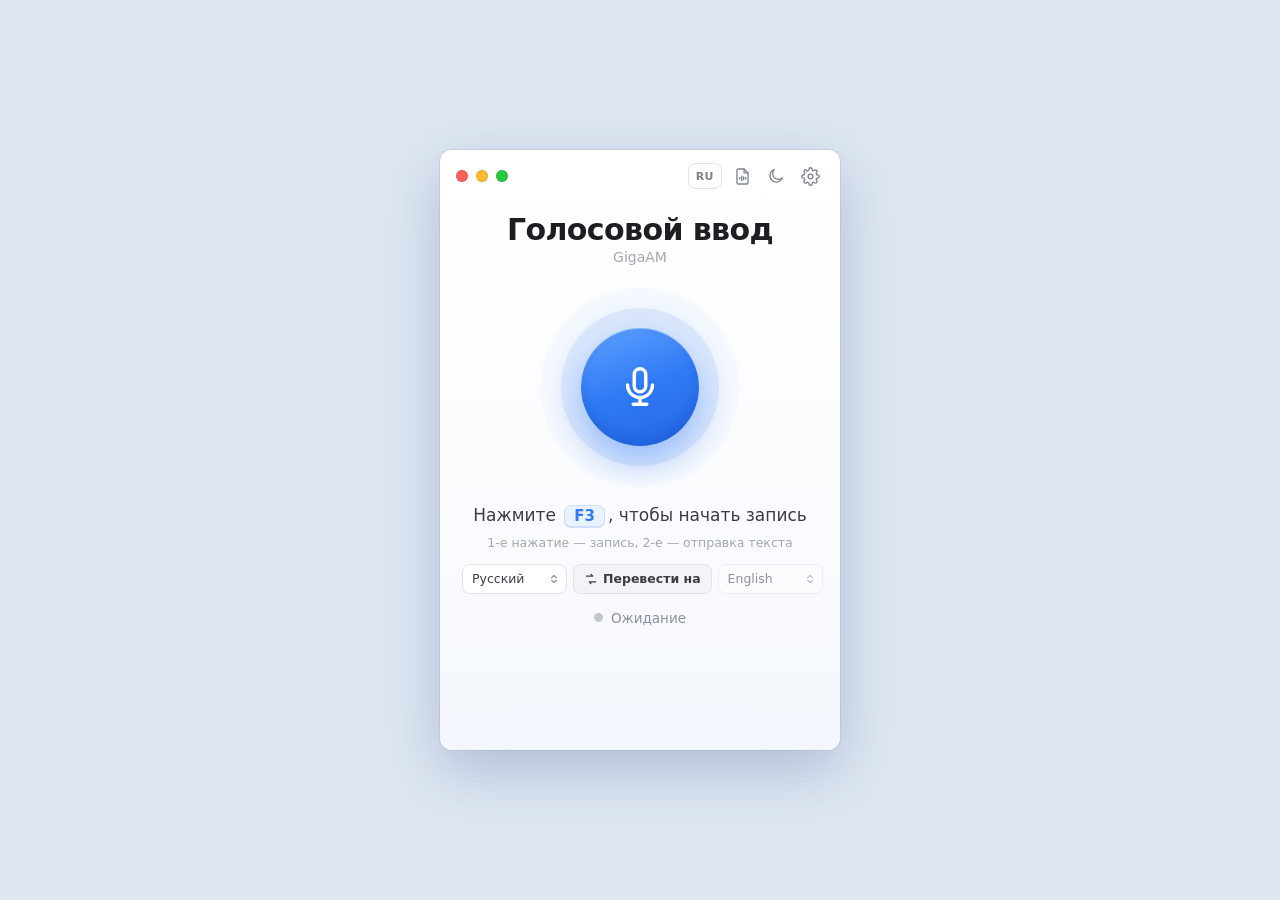
==== ui/index.html @ 318ede7d "Автообновление: плашка «Вышла версия X — Обновить» При запуске и раз в 12 часов программа спрашивает" ====
<!doctype html>
<html lang="ru">
<head>
<meta charset="utf-8">
<meta name="viewport" content="width=device-width, initial-scale=1">
<title>Голосовой ввод</title>
<!--
  Интерфейс VoiceDictate. Работает внутри программы (WebView2) и просто в браузере (демо-режим —
  удобно править дизайн: откройте этот файл в Chrome/Edge). Если положить изменённый файл в
  dist\ui\index.html, программа возьмёт его без пересборки.
-->
<style>
  :root {
    --blue: #2f7bf5;
    --blue-hi: #5fa2ff;
    --blue-lo: #2466e6;
    --blue-soft: #eaf2ff;
    --blue-line: #cfe0ff;
    --green: #22b35e;
    --green-hi: #4fdc85;
    --amber: #f29a12;
    --amber-hi: #ffc04d;
    --red: #e5484d;
    --text: #1d1e22;
    --text-2: #3a3d44;
    --muted: #8b9099;
    --muted-2: #a3a8b0;
    --line: #e7eaf0;
    --line-2: #dfe3ea;
    --bg: #ffffff;
    --bg-2: #f6f8fb;
    --card: #ffffff;
    --btn: #f3f4f7;
    --btn-hover: #eaecf1;
    --radius: 14px;
    --app-bg: linear-gradient(180deg, #ffffff 0%, #fbfcfe 55%, #f3f7fd 100%);
    --surface: #ffffff;          /* поля ввода, списки, кнопка «назад» */
    --surface-off: #f6f7f9;      /* выключенные поля */
    --divider: #f0f2f6;          /* линии между строками в карточках */
    --track: #d9dce2;            /* выключенный переключатель */
    --bar-bg: #e8edf5;           /* фон полосок прогресса и громкости */
    --scroll-thumb: #cfd4dc;
    --scroll-thumb-hover: #b9bfc9;
    --log-bg: #f6f8fb;
    --log-line: #edf0f5;
    --log-text: #3e434c;
    --bar-glass: rgba(255,255,255,.88);  /* заголовок и низ настроек */
    --icon: #7d838d;
    --dot-idle: #c3c7ce;
    --focus: #9cc0ff;
    --notice-bg: #f4f8ff;
    --notice-line: #dbe7ff;
    --ok-bg: #effaf3; --ok-line: #cdeedb; --ok-text: #1a8a49;
    --danger-bg: #fff1f1; --danger-line: #ffd0d0;
    --halo: 47,123,245;          /* цвет кругов вокруг микрофона (r,g,b) */
    --halo-a1: .07; --halo-a2: .10;
    --shadow-card: 0 1px 2px rgba(20,40,80,.03);
    --shadow-text: 0 4px 14px rgba(30,60,120,.05);
    --light-off: #c9ccd2;
    --demo-bg: #dfe7f3;
    --font: "Segoe UI Variable Text", "Segoe UI Variable", "Segoe UI", -apple-system, system-ui, sans-serif;
    --font-display: "Segoe UI Variable Display", "Segoe UI Variable", "Segoe UI", -apple-system, system-ui, sans-serif;
    color-scheme: light;
  }

  /* ================================================================ тёмная тема */
  :root[data-theme="dark"] {
    --blue: #3d8bff;
    --blue-hi: #6eabff;
    --blue-lo: #2a6ae0;
    --blue-soft: rgba(61,139,255,.14);
    --blue-line: rgba(61,139,255,.38);
    --green: #2fc46c;
    --green-hi: #5ee394;
    --amber: #f5a524;
    --amber-hi: #ffc861;
    --red: #ff6369;
    --text: #eef0f4;
    --text-2: #cdd1d9;
    --muted: #8e95a1;
    --muted-2: #6c7380;
    --line: #2a2e37;
    --line-2: #363b46;
    --bg: #15171c;
    --bg-2: #121418;
    --card: #1c1f25;
    --btn: #272b33;
    --btn-hover: #30353f;
    --app-bg: radial-gradient(120% 70% at 50% 0%, #20242c 0%, #17191e 55%, #121418 100%);
    --surface: #23262e;
    --surface-off: #1e2127;
    --divider: #262a32;
    --track: #3a3f4a;
    --bar-bg: #2a2e37;
    --scroll-thumb: #3a3f4a;
    --scroll-thumb-hover: #4a505c;
    --log-bg: #15171c;
    --log-line: #262a32;
    --log-text: #b9bec8;
    --bar-glass: rgba(24,26,31,.9);
    --icon: #8e95a1;
    --dot-idle: #555b67;
    --focus: #4b8fff;
    --notice-bg: rgba(61,139,255,.10);
    --notice-line: rgba(61,139,255,.28);
    --ok-bg: rgba(47,196,108,.12); --ok-line: rgba(47,196,108,.3); --ok-text: #5ee394;
    --danger-bg: rgba(255,99,105,.12); --danger-line: rgba(255,99,105,.35);
    --halo: 61,139,255;
    --halo-a1: .09; --halo-a2: .15;
    --shadow-card: 0 1px 0 rgba(255,255,255,.02), 0 2px 8px rgba(0,0,0,.25);
    --shadow-text: 0 6px 18px rgba(0,0,0,.3);
    --light-off: #4a4f5a;
    --demo-bg: #0b0c0f;
    color-scheme: dark;
  }
  /* плавная смена темы */
  .theme-anim, .theme-anim * { transition: background-color .3s, color .3s, border-color .3s, box-shadow .3s !important; }
  * { box-sizing: border-box; }
  html, body { height: 100%; margin: 0; }
  body {
    font-family: var(--font);
    color: var(--text);
    background: var(--bg);
    font-size: 13px;
    overflow: hidden;
    user-select: none;
    -webkit-font-smoothing: antialiased;
  }
  /* в браузере (демо) окно рисуется карточкой по центру */
  body.demo { background: var(--demo-bg); display: grid; place-items: center; }
  body.demo .app { width: 400px; height: 600px; border-radius: 12px; box-shadow: 0 20px 60px rgba(30,60,120,.25), 0 0 0 1px rgba(0,0,0,.06); }

  .app {
    position: relative;
    width: 100%; height: 100%;
    overflow: hidden;
    background: var(--app-bg);
    display: flex; flex-direction: column;
    animation: appIn .22s ease-out;   /* плавное появление при запуске */
  }
  @keyframes appIn { from { opacity: 0; } }
  button { font: inherit; color: inherit; }
  :focus { outline: none; }
  :focus-visible { outline: 2px solid var(--blue-line); outline-offset: 2px; }

  /* ---------------------------------------------------------------- заголовок */
  .titlebar {
    position: relative; flex: none;
    height: 52px;
    display: flex; align-items: center;
    padding: 0 14px 0 16px;
    z-index: 5;
  }
  .lights { display: flex; gap: 8px; }
  .light {
    width: 12px; height: 12px; padding: 0; border-radius: 50%;
    border: 0.5px solid rgba(0,0,0,.12);
    display: grid; place-items: center; cursor: default;
  }
  .light svg { width: 8px; height: 8px; opacity: 0; transition: opacity .12s; }
  .lights:hover .light svg { opacity: .55; }
  .light.red { background: #ff5f57; }
  .light.yellow { background: #febc2e; }
  .light.green { background: #28c840; }
  .light.green.off { background: var(--light-off); }
  .back {
    margin-left: 14px;
    width: 28px; height: 28px; border-radius: 8px;
    border: 1px solid var(--line-2); background: var(--surface); color: var(--text-2);
    display: grid; place-items: center; cursor: pointer;
    opacity: 0; transform: translateX(-6px); pointer-events: none;
    transition: opacity .2s, transform .2s, background .15s;
  }
  .back:hover { background: var(--btn); }
  .back svg { width: 14px; height: 14px; }
  .tb-title {
    position: absolute; left: 0; right: 0; top: 9px;
    text-align: center; pointer-events: none;
    opacity: 0; transform: translateY(3px);
    transition: opacity .2s, transform .2s;
  }
  .tb-title b { display: block; font-family: var(--font-display); font-size: 16px; font-weight: 700; letter-spacing: -.01em; }
  .tb-title span { display: block; font-size: 11px; color: var(--muted-2); margin-top: 1px; }
  .lang-btn {
    margin-left: auto;
    height: 26px; min-width: 32px; padding: 0 7px; border-radius: 8px;
    border: 1px solid var(--line-2); background: transparent; color: var(--icon);
    font: 600 11px var(--font); letter-spacing: .04em; cursor: pointer;
    transition: background .15s, color .15s, opacity .2s;
  }
  .lang-btn:hover { background: var(--btn); color: var(--text-2); }
  .app.in-settings .lang-btn { opacity: 0; pointer-events: none; }
  .files-btn {
    margin-left: 4px;
    width: 32px; height: 32px; border-radius: 9px;
    border: 0; background: transparent; color: var(--icon);
    display: grid; place-items: center; cursor: pointer;
    transition: background .15s, color .15s, opacity .2s;
  }
  .files-btn:hover { background: var(--btn); color: var(--text-2); }
  .files-btn svg { width: 19px; height: 19px; }
  .app.in-settings .files-btn { opacity: 0; pointer-events: none; }
  .theme-btn {
    margin-left: 2px;
    width: 32px; height: 32px; border-radius: 9px;
    border: 0; background: transparent; color: var(--icon);
    display: grid; place-items: center; cursor: pointer;
    transition: background .15s, color .15s;
  }
  .theme-btn:hover { background: var(--btn); color: var(--text-2); }
  .theme-btn svg { width: 18px; height: 18px; transition: transform .4s cubic-bezier(.3,.7,.3,1), opacity .2s; }
  .theme-btn .sun { display: none; }
  :root[data-theme="dark"] .theme-btn .sun { display: block; }
  :root[data-theme="dark"] .theme-btn .moon { display: none; }
  .theme-btn:active svg { transform: rotate(-30deg) scale(.9); }
  .gear {
    margin-left: 2px;
    width: 32px; height: 32px; border-radius: 9px;
    border: 0; background: transparent; color: var(--icon);
    display: grid; place-items: center; cursor: pointer;
    transition: background .15s, color .15s, opacity .2s;
  }
  .gear:hover { background: var(--btn); color: var(--text-2); }
  .gear svg { width: 19px; height: 19px; }
  .app.in-settings .back { opacity: 1; transform: none; pointer-events: auto; }
  .app.in-settings .tb-title { opacity: 1; transform: none; }
  .app.in-settings .gear { opacity: 0; pointer-events: none; }
  .app.in-settings .titlebar { border-bottom: 1px solid var(--line); background: var(--bar-glass); }

  /* ---------------------------------------------------------------- экраны */
  .viewport { position: relative; flex: 1; min-height: 0; }
  .screen {
    position: absolute; inset: 0;
    transition: transform .32s cubic-bezier(.2,.8,.2,1), opacity .25s;
  }
  #mainScreen {
    display: flex; flex-direction: column; align-items: center;
    padding: 4px 22px 30px;
    overflow: hidden;
  }
  #settingsScreen {
    transform: translateX(100%); opacity: 0; pointer-events: none;
    display: flex; flex-direction: column;
    background: var(--bg-2);
  }
  .app.in-settings #mainScreen { transform: translateX(-28%); opacity: 0; pointer-events: none; }
  .app.in-settings #settingsScreen { transform: none; opacity: 1; pointer-events: auto; }

  /* ---------------------------------------------------------------- главный экран */
  h1 {
    margin: 6px 0 0;
    font-family: var(--font-display);
    font-size: 30px; font-weight: 700; letter-spacing: -.02em;
    color: var(--text);
  }
  .sub { margin-top: 2px; font-size: 14px; color: var(--muted-2); }

  .stage {
    position: relative; flex: none;
    width: 220px; height: 220px;
    margin: 12px 0 6px;
    display: grid; place-items: center;
    transition: width .3s, height .3s, margin .3s;
  }
  .halo {
    position: absolute; left: 50%; top: 50%;
    border-radius: 50%;
    transform: translate(-50%, -50%) scale(var(--s, 1));
    transition: background .3s, transform .09s linear;
  }
  .halo.h1 { width: 200px; height: 200px; background: radial-gradient(circle, rgba(var(--halo),var(--halo-a1)) 55%, rgba(var(--halo),calc(var(--halo-a1) * .45)) 70%, rgba(var(--halo),0) 72%); }
  .halo.h2 { width: 158px; height: 158px; background: rgba(var(--halo),var(--halo-a2)); }
  .mic {
    position: relative;
    width: 118px; height: 118px; border-radius: 50%;
    border: 0; cursor: pointer; color: #fff;
    background: linear-gradient(160deg, var(--blue-hi) 0%, var(--blue) 50%, var(--blue-lo) 100%);
    box-shadow: 0 14px 30px rgba(47,123,245,.38), inset 0 1px 0 rgba(255,255,255,.35), inset 0 -6px 14px rgba(0,40,140,.18);
    display: grid; place-items: center;
    transition: transform .15s, box-shadow .3s, background .3s, width .3s, height .3s;
  }
  .mic:hover { transform: scale(1.03); }
  .mic:active { transform: scale(.97); }
  .mic svg { width: 46px; height: 46px; transition: width .3s, height .3s; }
  .spin {
    position: absolute; left: 50%; top: 50%;
    width: 136px; height: 136px; margin: -68px 0 0 -68px;
    opacity: 0; pointer-events: none;
    transition: opacity .2s;
  }
  .spin circle { fill: none; stroke: var(--amber); stroke-width: 3; stroke-linecap: round; stroke-dasharray: 90 330; }
  @keyframes rot { to { transform: rotate(360deg); } }
  @keyframes ping { 0% { transform: translate(-50%,-50%) scale(.8); opacity: .55; } 100% { transform: translate(-50%,-50%) scale(1.45); opacity: 0; } }
  .ping { position: absolute; left: 50%; top: 50%; width: 118px; height: 118px; border-radius: 50%; border: 2px solid var(--green); opacity: 0; pointer-events: none; }

  .app.rec .mic { background: linear-gradient(160deg, var(--green-hi) 0%, var(--green) 60%, #17994b 100%); box-shadow: 0 14px 30px rgba(34,179,94,.38), inset 0 1px 0 rgba(255,255,255,.35); }
  .app.rec .halo.h1 { background: radial-gradient(circle, rgba(34,179,94,.08) 55%, rgba(34,179,94,.03) 70%, rgba(34,179,94,0) 72%); }
  .app.rec .halo.h2 { background: rgba(34,179,94,.13); }
  .app.rec .ping { animation: ping 1.6s ease-out infinite; }
  .app.busy .mic { background: linear-gradient(160deg, var(--amber-hi) 0%, var(--amber) 70%, #df8500 100%); box-shadow: 0 14px 30px rgba(242,154,18,.35), inset 0 1px 0 rgba(255,255,255,.35); cursor: progress; }
  .app.busy .halo.h1 { background: radial-gradient(circle, rgba(242,154,18,.07) 55%, rgba(242,154,18,0) 72%); }
  .app.busy .halo.h2 { background: rgba(242,154,18,.10); }
  .app.busy .spin { opacity: 1; animation: rot 1s linear infinite; }

  .hint { font-size: 17px; font-weight: 500; color: var(--text-2); text-align: center; line-height: 1.5; }
  kbd {
    display: inline-block; min-width: 34px;
    padding: 1px 9px; margin: 0 3px;
    border-radius: 7px;
    background: var(--blue-soft); color: var(--blue);
    border: 1px solid var(--blue-line);
    box-shadow: 0 1px 0 var(--blue-line);
    font: 600 15px var(--font); text-align: center;
  }
  .subhint { margin-top: 6px; font-size: 12.5px; color: var(--muted-2); text-align: center; }
  /* язык речи → перевод на главном экране */
  .langbar { margin-top: 14px; display: flex; align-items: center; gap: 6px; max-width: 100%; }
  .langbar select {
    height: 30px; max-width: 118px; padding: 0 22px 0 9px;
    border-radius: 8px; border: 1px solid var(--line-2);
    background-color: var(--surface); color: var(--text-2);
    font: 500 12.5px var(--font); cursor: pointer;
    appearance: none; -webkit-appearance: none;
    background-image: url("data:image/svg+xml,%3Csvg xmlns='http://www.w3.org/2000/svg' viewBox='0 0 12 12'%3E%3Cpath d='M3 4.5 6 1.8l3 2.7M3 7.5 6 10.2l3-2.7' fill='none' stroke='%238b9099' stroke-width='1.3' stroke-linecap='round' stroke-linejoin='round'/%3E%3C/svg%3E");
    background-repeat: no-repeat; background-position: right 7px center; background-size: 10px;
    text-overflow: ellipsis; white-space: nowrap; overflow: hidden;
  }
  .langbar select:disabled { opacity: .55; cursor: default; }
  .trbtn {
    height: 30px; padding: 0 10px; border-radius: 8px;
    border: 1px solid var(--line-2); background: var(--btn); color: var(--text-2);
    font: 600 12.5px var(--font); white-space: nowrap; cursor: pointer;
    display: inline-flex; align-items: center; gap: 5px;
    transition: background .15s, color .15s, border-color .15s, box-shadow .15s;
  }
  .trbtn svg { width: 14px; height: 14px; }
  .trbtn:hover { background: var(--btn-hover); }
  .trbtn.on { background: var(--blue); border-color: var(--blue); color: #fff; box-shadow: 0 2px 8px rgba(47,123,245,.3); }
  .trbtn:disabled { opacity: .55; cursor: default; }
  .langbar .dst.off { opacity: .55; }
  .app.has-extra .langbar { margin-top: 8px; }
  .status {
    margin-top: 16px;
    display: flex; align-items: center; gap: 8px;
    max-width: 100%;
    font-size: 13.5px; color: var(--muted);
  }
  .status span:last-child { overflow: hidden; text-overflow: ellipsis; white-space: nowrap; }
  .dot { flex: none; width: 9px; height: 9px; border-radius: 50%; background: var(--dot-idle); }
  .dot.rec { background: var(--green); box-shadow: 0 0 0 3px rgba(34,179,94,.18); animation: blink 1.2s ease-in-out infinite; }
  .dot.busy { background: var(--amber); box-shadow: 0 0 0 3px rgba(242,154,18,.18); }
  .dot.err { background: var(--red); box-shadow: 0 0 0 3px rgba(229,72,77,.15); }
  @keyframes blink { 50% { opacity: .45; } }
  .status.err { color: var(--red); }

  .notice {
    margin-top: 14px; width: 100%;
    padding: 10px 12px;
    border-radius: 12px;
    background: var(--notice-bg); border: 1px solid var(--notice-line);
    display: none; align-items: center; gap: 10px;
  }
  .notice.show { display: flex; }
  .notice .txt { flex: 1; min-width: 0; }
  .notice b { display: block; font-size: 13px; font-weight: 600; }
  .notice span { display: block; font-size: 11.5px; color: var(--muted); margin-top: 1px; }
  .notice a { color: inherit; }

  .textcard {
    margin-top: 14px; width: 100%;
    padding: 10px; border-radius: 12px;
    background: var(--card); border: 1px solid var(--line);
    box-shadow: var(--shadow-text);
    display: none;
  }
  .textcard.show { display: block; }
  .textcard textarea {
    width: 100%; height: 66px; resize: none;
    border: 0; padding: 2px 2px 6px;
    font: 13.5px/1.45 var(--font); color: var(--text);
    background: transparent; user-select: text;
  }
  .textcard textarea::placeholder { color: var(--muted-2); }
  .textcard .actions { display: flex; justify-content: flex-end; gap: 8px; }

  .app.has-extra .stage { width: 170px; height: 170px; margin: 6px 0 2px; }
  .app.has-extra .halo.h1 { width: 160px; height: 160px; }
  .app.has-extra .halo.h2 { width: 126px; height: 126px; }
  .app.has-extra .mic, .app.has-extra .ping { width: 94px; height: 94px; }
  .app.has-extra .mic svg { width: 38px; height: 38px; }
  .app.has-extra .spin { width: 110px; height: 110px; margin: -55px 0 0 -55px; }
  .app.has-extra .status { margin-top: 10px; }

  .lastlog {
    position: absolute; left: 20px; right: 20px; bottom: 10px;
    text-align: center; font-size: 11.5px; color: var(--muted-2);
    white-space: nowrap; overflow: hidden; text-overflow: ellipsis;
    cursor: pointer; opacity: 0; transition: opacity .4s;
  }
  .lastlog.show { opacity: 1; }
  .lastlog:hover { color: var(--blue); }

  /* ---------------------------------------------------------------- элементы */
  .btn {
    height: 30px; padding: 0 12px;
    border-radius: 8px; border: 1px solid var(--line-2);
    background: var(--btn); color: var(--text-2);
    font-size: 12.5px; font-weight: 500; white-space: nowrap;
    cursor: pointer; display: inline-flex; align-items: center; justify-content: center; gap: 6px;
    transition: background .15s, border-color .15s, color .15s, opacity .15s;
  }
  .btn:hover { background: var(--btn-hover); }
  .btn:disabled { opacity: .5; cursor: default; background: var(--btn); }
  .btn.primary { background: var(--blue); border-color: var(--blue); color: #fff; box-shadow: 0 2px 8px rgba(47,123,245,.25); }
  .btn.primary:hover { background: #256fe8; }
  .btn.primary:disabled { background: var(--blue); }
  .btn.ok { background: var(--ok-bg); border-color: var(--ok-line); color: var(--ok-text); opacity: 1; }
  .btn.lg { height: 34px; padding: 0 16px; border-radius: 9px; font-size: 13px; }
  .btn svg { width: 14px; height: 14px; }

  .select, .input {
    height: 32px; width: 100%;
    border-radius: 8px; border: 1px solid var(--line-2);
    background-color: var(--surface); color: var(--text);
    font: 12.5px var(--font);
    padding: 0 10px;
    transition: border-color .15s, box-shadow .15s;
  }
  .select {
    appearance: none; -webkit-appearance: none;
    padding-right: 28px; cursor: pointer;
    background-image: url("data:image/svg+xml,%3Csvg xmlns='http://www.w3.org/2000/svg' viewBox='0 0 12 12'%3E%3Cpath d='M3 4.5 6 1.8l3 2.7M3 7.5 6 10.2l3-2.7' fill='none' stroke='%238b9099' stroke-width='1.3' stroke-linecap='round' stroke-linejoin='round'/%3E%3C/svg%3E");
    background-repeat: no-repeat; background-position: right 9px center; background-size: 11px;
    text-overflow: ellipsis; white-space: nowrap; overflow: hidden;
  }
  .select:disabled, .input:disabled { background-color: var(--surface-off); color: var(--muted); cursor: default; }
  .select:focus, .input:focus { border-color: var(--focus); box-shadow: 0 0 0 3px rgba(47,123,245,.14); }
  .input.hotkey { cursor: pointer; font-weight: 600; caret-color: transparent; }
  .input.hotkey.capturing { border-color: var(--blue); box-shadow: 0 0 0 3px rgba(47,123,245,.18); }
  .input.hotkey.changed { color: var(--blue); }

  .switch { position: relative; flex: none; width: 36px; height: 21px; display: inline-block; cursor: pointer; }
  .switch input { position: absolute; opacity: 0; width: 0; height: 0; }
  .switch i {
    position: absolute; inset: 0; border-radius: 21px;
    background: var(--track); transition: background .2s;
  }
  .switch i::after {
    content: ""; position: absolute; left: 2px; top: 2px;
    width: 17px; height: 17px; border-radius: 50%;
    background: #fff; box-shadow: 0 1px 3px rgba(0,0,0,.2);
    transition: transform .2s cubic-bezier(.3,.7,.3,1);
  }
  .switch input:checked + i { background: var(--blue); }
  .switch input:checked + i::after { transform: translateX(15px); }
  .switch input:focus-visible + i { box-shadow: 0 0 0 3px rgba(47,123,245,.25); }

  .progress { height: 5px; border-radius: 5px; background: var(--bar-bg); overflow: hidden; }
  .progress i { display: block; height: 100%; width: 0; border-radius: 5px; background: linear-gradient(90deg, var(--blue-hi), var(--blue)); transition: width .25s; }
  .progress.indet i { width: 35%; animation: indet 1.2s ease-in-out infinite; }
  @keyframes indet { 0% { transform: translateX(-100%); } 100% { transform: translateX(300%); } }
  .prog-wrap { display: none; margin-top: 8px; }
  .prog-wrap.show { display: block; }
  .prog-wrap small { display: block; margin-top: 4px; font-size: 11px; color: var(--muted); }

  .meter { height: 4px; border-radius: 4px; background: var(--bar-bg); overflow: hidden; margin-top: 7px; }
  .meter i { display: block; height: 100%; width: 0; background: linear-gradient(90deg, #4fdc85, var(--green)); border-radius: 4px; transition: width .08s linear; }

  /* ---------------------------------------------------------------- настройки */
  .scroll { flex: 1; overflow-y: auto; padding: 12px 12px 14px; }
  .scroll::-webkit-scrollbar { width: 10px; }
  .scroll::-webkit-scrollbar-thumb { background: var(--scroll-thumb); border-radius: 10px; border: 3px solid var(--bg-2); }
  .scroll::-webkit-scrollbar-thumb:hover { background: var(--scroll-thumb-hover); }
  .card {
    background: var(--card);
    border: 1px solid var(--line);
    border-radius: var(--radius);
    padding: 4px 14px;
    margin-bottom: 10px;
    box-shadow: var(--shadow-card);
  }
  .card-title { font-size: 11px; font-weight: 600; letter-spacing: .05em; text-transform: uppercase; color: var(--muted-2); margin: 6px 4px 6px; }
  .row { display: grid; grid-template-columns: 108px 1fr; align-items: center; column-gap: 10px; padding: 9px 0; }
  .row + .row { border-top: 1px solid var(--divider); }
  .row > label { font-size: 12.5px; color: var(--text-2); }
  .row .under { grid-column: 2; }
  .row .help { grid-column: 1 / -1; margin-top: 6px; font-size: 11.5px; color: var(--muted-2); line-height: 1.4; }
  .row .help.warn { color: var(--blue); }
  .btns { display: flex; gap: 8px; margin-top: 8px; }
  .cloud-only { display: none; }
  .app.cloud .cloud-only { display: block; }
  .app.cloud .local-only { display: none; }
  .cloud-only > .row, .local-only > .row, .local-only > .opt { border-top: 1px solid var(--divider); }
  .local-only > .gpu-extra { padding-top: 0; }
  .card-title:first-child { margin-top: 2px; }
  .row.wide { grid-template-columns: minmax(0, 1fr); row-gap: 7px; }
  .row.wide .under { grid-column: 1; }
  .row.wide .btns { margin-top: 1px; }
  .bal { display: flex; align-items: center; gap: 8px; min-width: 0; }
  .bal b { flex: 1; min-width: 0; font-size: 15px; font-weight: 650; color: var(--text); overflow: hidden; text-overflow: ellipsis; white-space: nowrap; }
  .bal b.err { font-size: 12.5px; font-weight: 500; color: var(--red); }
  .bal .btn { height: 28px; }
  .input.key { font-family: Consolas, "Cascadia Mono", monospace; font-size: 12px; }
  .btns .btn { flex: 1; }

  .opt { display: flex; align-items: center; gap: 12px; padding: 10px 0; }
  .opt + .opt { border-top: 1px solid var(--divider); }
  .opt .lbl { flex: 1; min-width: 0; font-size: 13px; color: var(--text-2); line-height: 1.35; cursor: pointer; }
  .opt .lbl small { display: block; font-size: 11.5px; color: var(--muted-2); margin-top: 2px; }
  .gpu-extra { padding: 0 0 12px 48px; }
  .gpu-extra .btn { width: 100%; }

  .stepper { flex: none; display: flex; align-items: center; gap: 6px; transition: opacity .15s; }
  .stepper.off { opacity: .45; pointer-events: none; }
  .stepper .box { display: flex; align-items: stretch; height: 28px; border: 1px solid var(--line-2); border-radius: 7px; background: var(--surface); overflow: hidden; }
  .stepper input { width: 44px; border: 0; text-align: center; font: 12.5px var(--font); color: var(--text); background: transparent; user-select: text; }
  .stepper .arrows { display: flex; flex-direction: column; border-left: 1px solid var(--line-2); }
  .stepper .arrows button { flex: 1; width: 18px; padding: 0; border: 0; background: var(--btn); cursor: pointer; display: grid; place-items: center; color: var(--muted); }
  .stepper .arrows button:hover { background: var(--btn-hover); color: var(--text); }
  .stepper .arrows button + button { border-top: 1px solid var(--line-2); }
  .stepper .arrows svg { width: 8px; height: 8px; }
  .stepper > span { font-size: 12px; color: var(--muted); }

  .log-head { display: flex; align-items: center; gap: 6px; padding: 10px 0 8px; }
  .log-head b { flex: 1; font-size: 13px; font-weight: 600; color: var(--text-2); }
  .log-head .btn { height: 26px; padding: 0 9px; font-size: 11.5px; }
  .log {
    height: 190px; overflow-y: auto; margin-bottom: 12px;
    padding: 8px 10px; border-radius: 9px;
    background: var(--log-bg); border: 1px solid var(--log-line);
    font: 11.5px/1.5 Consolas, "Cascadia Mono", monospace; color: var(--log-text);
    user-select: text; white-space: pre-wrap; word-break: break-word;
  }
  .log div { padding: 1px 0; }
  .log time { color: var(--muted-2); margin-right: 6px; }
  .log::-webkit-scrollbar { width: 8px; }
  .log::-webkit-scrollbar-thumb { background: var(--scroll-thumb); border-radius: 8px; }

  .footer {
    flex: none; height: 58px;
    display: flex; align-items: center; gap: 10px;
    padding: 0 14px;
    border-top: 1px solid var(--line);
    background: var(--bar-glass);
  }
  .footer .st { flex: 1; min-width: 0; display: flex; align-items: center; justify-content: center; gap: 7px; font-size: 11.5px; color: var(--muted); }
  .footer .st span:last-child { overflow: hidden; white-space: nowrap; text-overflow: ellipsis; }
  .footer .st.hide { visibility: hidden; }
  /* файл перетаскивают на окно */
  .dropover {
    position: absolute; inset: 8px; z-index: 50;
    border: 2px dashed var(--blue); border-radius: 14px;
    background: var(--bg);
    background: color-mix(in srgb, var(--bg) 88%, var(--blue));
    display: grid; place-items: center; text-align: center;
    color: var(--blue); font-size: 15px; font-weight: 600;
    opacity: 0; pointer-events: none; transition: opacity .15s;
  }
  .dropover small { display: block; margin-top: 4px; font-size: 12px; font-weight: 400; color: var(--muted); }
  .dropover.show { opacity: 1; }
  .btn.danger-confirm { background: var(--danger-bg); border-color: var(--danger-line); color: var(--red); }
  .btn.pulse { animation: pulse 1.6s ease-in-out infinite; }
  @keyframes pulse { 50% { box-shadow: 0 0 0 5px rgba(47,123,245,.18); } }
</style>
</head>
<body>
<div class="app" id="app">

  <header class="titlebar" data-drag>
    <div class="lights">
      <button class="light red" data-cmd="close" title="Закрыть" data-en-title="Close"><svg viewBox="0 0 8 8"><path d="M1.5 1.5l5 5M6.5 1.5l-5 5" stroke="#4d0000" stroke-width="1.3"/></svg></button>
      <button class="light yellow" data-cmd="minimize" title="Свернуть в трей" data-en-title="Minimize to tray"><svg viewBox="0 0 8 8"><path d="M1.2 4h5.6" stroke="#5a3a00" stroke-width="1.3"/></svg></button>
      <button class="light green" id="pinBtn" title="Поверх остальных окон"><svg viewBox="0 0 8 8"><path d="M4 1.2v5.6M1.2 4h5.6" stroke="#004d0f" stroke-width="1.3"/></svg></button>
    </div>
    <button class="back" id="backBtn" title="Назад (Esc)" data-en-title="Back (Esc)">
      <svg viewBox="0 0 16 16" fill="none" stroke="currentColor" stroke-width="1.8" stroke-linecap="round" stroke-linejoin="round"><path d="M10 3 5 8l5 5"/></svg>
    </button>
    <div class="tb-title"><b data-en="Settings">Настройки</b><span id="tbSub">Голосовой ввод — Whisper</span></div>
    <button class="lang-btn" id="langBtn" title="Язык интерфейса: English" data-en-title="Interface language: Русский">RU</button>
    <button class="files-btn" id="filesBtn" title="Распознать аудио- или видеофайл" data-en-title="Transcribe an audio or video file">
      <svg viewBox="0 0 24 24" fill="none" stroke="currentColor" stroke-width="1.7" stroke-linecap="round" stroke-linejoin="round"><path d="M14 2.5H7a2 2 0 0 0-2 2v15a2 2 0 0 0 2 2h10a2 2 0 0 0 2-2V7.5z"/><path d="M14 2.5v5h5"/><path d="M8.5 15v-1.5M11 17v-5.5M13.5 16v-3.5M16 15v-1.5"/></svg>
    </button>
    <button class="theme-btn" id="themeBtn" title="Тёмная тема">
      <svg class="moon" viewBox="0 0 24 24" fill="none" stroke="currentColor" stroke-width="1.7" stroke-linecap="round" stroke-linejoin="round"><path d="M20.5 14.2A8.5 8.5 0 1 1 9.8 3.5a6.6 6.6 0 0 0 10.7 10.7z"/></svg>
      <svg class="sun" viewBox="0 0 24 24" fill="none" stroke="currentColor" stroke-width="1.7" stroke-linecap="round"><circle cx="12" cy="12" r="4.2"/><path d="M12 2.5v2M12 19.5v2M2.5 12h2M19.5 12h2M5.3 5.3l1.4 1.4M17.3 17.3l1.4 1.4M5.3 18.7l1.4-1.4M17.3 6.7l1.4-1.4"/></svg>
    </button>
    <button class="gear" id="gearBtn" title="Настройки" data-en-title="Settings">
      <svg viewBox="0 0 24 24" fill="none" stroke="currentColor" stroke-width="1.7" stroke-linecap="round" stroke-linejoin="round"><circle cx="12" cy="12" r="3"/><path d="M19.4 15a1.65 1.65 0 0 0 .33 1.82l.06.06a2 2 0 1 1-2.83 2.83l-.06-.06a1.65 1.65 0 0 0-1.82-.33 1.65 1.65 0 0 0-1 1.51V21a2 2 0 1 1-4 0v-.09A1.65 1.65 0 0 0 9 19.4a1.65 1.65 0 0 0-1.82.33l-.06.06a2 2 0 1 1-2.83-2.83l.06-.06a1.65 1.65 0 0 0 .33-1.82 1.65 1.65 0 0 0-1.51-1H3a2 2 0 1 1 0-4h.09A1.65 1.65 0 0 0 4.6 9a1.65 1.65 0 0 0-.33-1.82l-.06-.06a2 2 0 1 1 2.83-2.83l.06.06a1.65 1.65 0 0 0 1.82.33H9a1.65 1.65 0 0 0 1-1.51V3a2 2 0 1 1 4 0v.09a1.65 1.65 0 0 0 1 1.51 1.65 1.65 0 0 0 1.82-.33l.06-.06a2 2 0 1 1 2.83 2.83l-.06.06a1.65 1.65 0 0 0-.33 1.82V9a1.65 1.65 0 0 0 1.51 1H21a2 2 0 1 1 0 4h-.09a1.65 1.65 0 0 0-1.51 1z"/></svg>
    </button>
  </header>

  <div class="viewport">

    <!-- =========================================================== главный экран -->
    <main class="screen" id="mainScreen" data-drag>
      <h1 data-en="Voice Input">Голосовой ввод</h1>
      <div class="sub" id="engineSub">Whisper</div>

      <div class="stage">
        <div class="halo h1" id="halo1"></div>
        <div class="halo h2" id="halo2"></div>
        <div class="ping"></div>
        <svg class="spin" viewBox="0 0 136 136"><circle cx="68" cy="68" r="65"/></svg>
        <button class="mic" id="micBtn" title="Начать / закончить запись" data-en-title="Start / stop recording">
          <svg viewBox="0 0 24 24" fill="none" stroke="currentColor" stroke-width="1.8" stroke-linecap="round" stroke-linejoin="round"><rect x="9" y="2.5" width="6" height="12" rx="3"/><path d="M5.5 11a6.5 6.5 0 0 0 13 0"/><path d="M12 17.5V21"/><path d="M8.5 21h7"/></svg>
        </button>
      </div>

      <div class="hint" id="hint">Нажмите <kbd class="hk">F3</kbd>, чтобы начать запись</div>
      <div class="subhint" data-en="1st press — record, 2nd — send the text">1-е нажатие — запись, 2-е — отправка текста</div>
      <div class="langbar">
        <select id="srcLang" title="Язык речи" data-en-title="Speech language"></select>
        <button class="trbtn" id="trBtn" title="Переводить распознанный текст" data-en-title="Translate the recognized text">
          <svg viewBox="0 0 24 24" fill="none" stroke="currentColor" stroke-width="2" stroke-linecap="round" stroke-linejoin="round"><path d="M4 7h11l-3-3M20 17H9l3 3"/></svg>
          <span data-en="Translate to">Перевести на</span>
        </button>
        <select id="dstLang" class="dst" title="На какой язык переводить" data-en-title="Translate into"></select>
      </div>
      <div class="status" id="status"><span class="dot" id="dot"></span><span id="statusText">Ожидание</span></div>

      <div class="notice" id="modelNotice">
        <div class="txt">
          <b data-en="The model is not downloaded">Модель не скачана</b>
          <span id="noticeSub">Нужно один раз, дальше работает без интернета</span>
          <div class="prog-wrap" id="noticeProg"><div class="progress"><i></i></div></div>
        </div>
        <button class="btn primary" id="noticeDl" data-en="Download">Скачать</button>
      </div>

      <div class="notice" id="updNotice">
        <div class="txt">
          <b id="updTitle">Вышла новая версия</b>
          <span><a href="#" id="updLink" data-en="What's new">Что нового</a> · <span id="updSub" style="display:inline">настройки и модели сохранятся</span></span>
          <div class="prog-wrap" id="updProg"><div class="progress"><i></i></div></div>
        </div>
        <button class="btn primary" id="updBtn" data-en="Update">Обновить</button>
      </div>

      <div class="textcard" id="textCard">
        <textarea id="text" placeholder="Распознанный текст появится здесь. Можно поправить и отправить." data-en-ph="Recognized text appears here. You can edit it and send."></textarea>
        <div class="actions">
          <button class="btn" id="clearBtn" data-en="Clear">Очистить</button>
          <button class="btn primary" id="sendBtn" data-en="Send">Отправить</button>
        </div>
      </div>

      <div class="lastlog" id="lastLog" title="Открыть журнал" data-en-title="Open the log"></div>
      <div class="dropover" id="dropover"><div data-en="Drop to transcribe the file&lt;small&gt;audio or video → text&lt;/small&gt;">Отпустите, чтобы распознать файл<small>аудио или видео → текст</small></div></div>
    </main>

    <!-- =========================================================== настройки -->
    <section class="screen" id="settingsScreen">
      <div class="scroll" id="scroll">

        <!-- 1. Распознавание: выбор движка наверху, ниже — только настройки выбранного -->
        <div class="card-title" data-en="Recognition">Распознавание</div>
        <div class="card">
          <div class="row">
            <label for="engine" data-en="Where">Где</label>
            <select class="select" id="engine">
              <option value="local" data-en="On this computer">На компьютере</option>
              <option value="openrouter" data-en="OpenRouter (cloud)">OpenRouter (облако)</option>
            </select>
            <div class="help local-only" data-en="Free and offline: your voice never leaves the computer.">Бесплатно и без интернета: голос никуда не уходит.</div>
            <div class="help cloud-only" data-en="Cloud models: paid from your OpenRouter balance, only for recorded seconds.">Облачные модели: платно, с баланса OpenRouter, только за записанные секунды.</div>
          </div>

          <div class="local-only">
            <div class="row">
              <label for="model" data-en="Model">Модель</label>
              <select class="select" id="model"></select>
              <div class="under">
                <div class="btns">
                  <button class="btn" id="dlBtn" data-en="Download">Скачать</button>
                  <button class="btn" id="testBtn" data-en="Test">Проверить</button>
                </div>
                <div class="prog-wrap" id="modelProg"><div class="progress"><i></i></div><small></small></div>
              </div>
              <div class="help" id="whisperHelp" data-en="Whisper models understand many languages and translate into English by themselves. For Russian, GigaAM at the top of the list is faster and more accurate.">Модели Whisper понимают много языков и сами переводят на английский. Для русского быстрее и точнее GigaAM — она вверху списка.</div>
              <div class="help" id="modelHelp" data-en="GigaAM v3 by Sber: Russian only, adds punctuation by itself and runs on the CPU faster than Whisper. It cannot translate by itself: only Whisper models translate (into English), or an OpenRouter model (needs a key). Audio and video files are transcribed by Whisper.">GigaAM v3 от Сбера: только русский язык, сама ставит знаки препинания и работает на процессоре быстрее Whisper. Переводить сама не умеет: переводят только модели Whisper (на английский) или модель OpenRouter (нужен ключ). Файлы аудио и видео распознаёт Whisper.</div>
            </div>
            <div class="opt" id="liveOpt">
              <label class="switch"><input type="checkbox" id="livePhrases"><i></i></label>
              <label class="lbl" for="livePhrases" data-en="Insert phrase by phrase&lt;small&gt;Each phrase is inserted right after a short pause, while recording goes on. The second press inserts the last one.&lt;/small&gt;">Вставлять по фразам<small>Каждая фраза вставляется сразу после короткой паузы, запись при этом продолжается. Второе нажатие вставляет последнюю.</small></label>
            </div>
            <div class="opt" id="gpuOpt">
              <label class="switch"><input type="checkbox" id="gpu"><i></i></label>
              <label class="lbl" for="gpu" data-en="NVIDIA GPU (CUDA)&lt;small&gt;Use GPU acceleration for faster recognition.&lt;/small&gt;">Видеокарта NVIDIA (CUDA)<small>Использовать видеоускорение для более быстрой обработки.</small></label>
            </div>
            <div class="gpu-extra" id="gpuExtra">
              <button class="btn" id="cudaBtn">Скачать ускорение NVIDIA (~640 МБ)</button>
              <div class="prog-wrap" id="cudaProg"><div class="progress"><i></i></div><small></small></div>
            </div>
          </div>

          <div class="cloud-only">
            <div class="row wide">
              <label for="orKey" data-en="OpenRouter API key">Ключ API OpenRouter</label>
              <input class="input key" id="orKey" type="password" spellcheck="false" autocomplete="off" placeholder="sk-or-v1-…">
              <div class="under">
                <div class="btns">
                  <button class="btn" id="orKeySave" data-en="Save key">Сохранить ключ</button>
                  <button class="btn" id="orKeyGet" data-en="Get a key">Где взять ключ</button>
                </div>
              </div>
              <div class="help" id="orKeyHelp">Ключ хранится в settings.ini рядом с программой.</div>
            </div>
            <div class="row wide">
              <label for="orModel" data-en="Model and price per hour of audio">Модель и цена за 1 час записи</label>
              <select class="select" id="orModel"></select>
              <div class="under"><div class="btns"><button class="btn" id="orTestBtn" data-en="Test">Проверить</button></div></div>
              <div class="help" data-en="Only Whisper models: they recognize Russian best and can translate to English. For translation Whisper 1 and Large V3 are best, Turbo is weaker. Cheapest first.">Только модели Whisper: они лучше всего понимают русский и умеют переводить на английский. Для перевода лучше Whisper 1 и Large V3, Turbo слабее. Дешёвые сверху.</div>
            </div>
            <div class="row">
              <label data-en="Balance">Баланс</label>
              <div class="bal"><b id="orBalance">—</b><button class="btn" id="orBalanceBtn" data-en="Refresh">Обновить</button></div>
              <div class="help" id="orBalanceNote"></div>
            </div>
          </div>
        </div>

        <!-- 2. Язык и перевод (то же, что на главном экране) -->
        <div class="card-title" data-en="Language and translation">Язык и перевод</div>
        <div class="card">
          <div class="row">
            <label for="speechLang" data-en="Speech language">Язык речи</label>
            <select class="select" id="speechLang"></select>
          </div>
          <div class="row">
            <label for="trSel" data-en="Translate to">Перевести на</label>
            <select class="select" id="trSel"></select>
            <div class="help local-only" data-en="Only Whisper models translate by themselves — into English, free. Other languages, and any translation with GigaAM, use a cheap OpenRouter model (~$0.0001 per phrase) and need an OpenRouter key.">Сами переводят только модели Whisper — на английский, бесплатно. На другие языки, а с моделью GigaAM на любой, переводит дешёвая модель OpenRouter (~$0,0001 за фразу), нужен ключ OpenRouter.</div>
            <div class="help cloud-only" data-en="Into English Whisper translates by itself. Other languages are translated by a cheap OpenRouter model (~$0.0001 per phrase).">На английский переводит сам Whisper. На другие языки — дешёвая модель OpenRouter (~$0,0001 за фразу).</div>
          </div>
        </div>

        <!-- 3. Микрофон -->
        <div class="card-title" data-en="Microphone">Микрофон</div>
        <div class="card">
          <div class="row">
            <label for="mic" data-en="Device">Устройство</label>
            <select class="select" id="mic"></select>
            <div class="under"><div class="meter" title="Громкость во время записи" data-en-title="Volume while recording"><i id="meter"></i></div></div>
          </div>
          <div class="row">
            <label for="micSource" data-en="Audio capture">Запись звука</label>
            <select class="select" id="micSource">
              <option value="direct" data-en="Direct">Напрямую</option>
              <option value="web" data-en="Via web (window engine)">Через веб (движок окна)</option>
              <option value="browser" data-en="Via browser (tab)">Через браузер (вкладка)</option>
            </select>
            <div class="help" data-en="If an antivirus (e.g. Kaspersky) blocks the microphone for programs but it works in your browser, choose “Via browser”: a tab opens, keep it open.">Если антивирус (например, Касперский) не даёт программе микрофон, а в браузере он работает, — выберите «Через браузер»: откроется вкладка, её нужно держать открытой.</div>
          </div>
        </div>

        <!-- 4. Клавиша и вставка текста -->
        <div class="card-title" data-en="Hotkey and pasting">Клавиша и вставка</div>
        <div class="card">
          <div class="row">
            <label for="hotkey" data-en="Hotkey">Горячая клавиша</label>
            <input class="input hotkey" id="hotkey" readonly spellcheck="false">
            <div class="help" id="hotkeyHelp">1-е нажатие — запись, 2-е — отправка. Щёлкните в поле и нажмите новое сочетание.</div>
          </div>
          <div class="opt">
            <label class="switch"><input type="checkbox" id="autoSend"><i></i></label>
            <label class="lbl" for="autoSend" data-en="Send recognized text to the active window right away">Сразу отправлять распознанный текст в активное окно</label>
          </div>
          <div class="opt">
            <label class="switch"><input type="checkbox" id="enter"><i></i></label>
            <label class="lbl" for="enter" data-en="Press Enter after pasting">Нажимать Enter после вставки</label>
            <div class="stepper" id="stepper">
              <div class="box">
                <input id="delay" inputmode="decimal" spellcheck="false">
                <div class="arrows">
                  <button id="delayUp" tabindex="-1"><svg viewBox="0 0 8 8"><path d="M1.5 5.5 4 3l2.5 2.5" fill="none" stroke="currentColor" stroke-width="1.3" stroke-linecap="round"/></svg></button>
                  <button id="delayDown" tabindex="-1"><svg viewBox="0 0 8 8"><path d="M1.5 2.5 4 5l2.5-2.5" fill="none" stroke="currentColor" stroke-width="1.3" stroke-linecap="round"/></svg></button>
                </div>
              </div>
              <span data-en="s">сек</span>
            </div>
          </div>
          <div class="opt">
            <label class="switch"><input type="checkbox" id="type"><i></i></label>
            <label class="lbl" for="type" data-en="Type character by character (if Ctrl+V does not work)">Печатать посимвольно (если Ctrl+V не работает)</label>
          </div>
          <div class="opt">
            <label class="switch"><input type="checkbox" id="topmost"><i></i></label>
            <label class="lbl" for="topmost" data-en="Window always on top">Окно поверх остальных</label>
          </div>
        </div>

        <div class="card" id="logCard">
          <div class="log-head">
            <b data-en="Log">Журнал</b>
            <button class="btn" id="copyLog" title="Скопировать журнал" data-en-title="Copy the log" data-en="Copy">Копировать</button>
            <button class="btn" id="folderBtn" title="Открыть папку программы" data-en-title="Open the program folder" data-en="Folder">Папка</button>
          </div>
          <div class="log" id="log"></div>
        </div>

      </div>
      <div class="footer">
        <button class="btn lg" id="resetBtn" data-en="Reset">Сбросить</button>
        <div class="st hide" id="footSt"><span class="dot" id="footDot"></span><span id="footText"></span></div>
        <button class="btn lg primary" id="saveBtn" data-en="Save">Сохранить</button>
      </div>
    </section>
  </div>
</div>

<script>
(function () {
  'use strict';
  var $ = function (id) { return document.getElementById(id); };
  var app = $('app');
  var host = window.chrome && window.chrome.webview ? window.chrome.webview : null;
  var S = null;                 // последнее состояние от программы
  var progressWhat = null;      // что сейчас скачивается: model / cuda
  var progressFrac = -1, progressMb = 0;
  var lastSentText = null;
  var capturing = false;
  var level = 0, levelTarget = 0;

  // ------------------------------------------------------------ язык (RU / EN)
  var lang = document.documentElement.getAttribute('data-lang') === 'en' ? 'en' : 'ru';
  function T(ru, en) { return lang === 'en' ? en : ru; }
  // статичный текст: русский в разметке, английский в data-en / data-en-title / data-en-ph
  function applyLang(l) {
    lang = l === 'en' ? 'en' : 'ru';
    document.documentElement.setAttribute('data-lang', lang);
    document.documentElement.lang = lang;
    document.querySelectorAll('[data-en]').forEach(function (el) {
      if (el.getAttribute('data-ru') === null) el.setAttribute('data-ru', el.innerHTML);
      el.innerHTML = lang === 'en' ? el.getAttribute('data-en') : el.getAttribute('data-ru');
    });
    [['data-en-title', 'title'], ['data-en-ph', 'placeholder']].forEach(function (pair) {
      document.querySelectorAll('[' + pair[0] + ']').forEach(function (el) {
        var keep = 'data-ru-' + pair[1];
        if (el.getAttribute(keep) === null) el.setAttribute(keep, el.getAttribute(pair[1]) || '');
        el.setAttribute(pair[1], lang === 'en' ? el.getAttribute(pair[0]) : el.getAttribute(keep));
      });
    });
    document.title = T('Голосовой ввод', 'Voice Input');
    $('langBtn').textContent = lang === 'en' ? 'EN' : 'RU';
  }

  // ------------------------------------------------------------ связь с программой
  function send(cmd, arg) {
    var m = arg === undefined ? cmd : cmd + '|' + arg;
    if (host) host.postMessage(m); else Demo.cmd(cmd, arg);
  }
  function onMessage(d) {
    if (!d || !d.type) return;
    if (d.type === 'state') { S = d; if (d.lang && d.lang !== lang) applyLang(d.lang); render(); }
    else if (d.type === 'log') addLog(d.t, d.m, true);
    else if (d.type === 'logs') { $('log').innerHTML = ''; (d.items || []).forEach(function (x) { addLog(x.t, x.m, false); }); }
    else if (d.type === 'level') levelTarget = Math.min(1, d.v * 1.6);
    else if (d.type === 'open') { if (d.what === 'settings') openSettings(false); }
    else if (d.type === 'mic') { if (d.cmd === 'start') WebMic.start(d.name); else WebMic.stop(); }
    else if (d.type === 'progress') { progressWhat = d.what; progressFrac = d.frac; progressMb = d.mb; renderProgress(); }
  }
  if (host) host.addEventListener('message', function (e) { onMessage(e.data); });
  applyLang(lang);

  // ------------------------------------------------------------ запись «через веб»
  // Микрофон открывает страница (getUserMedia, как в браузерных чатах), а не программа.
  // Звук переводится в 16 кГц, моно, 16 бит и уходит в программу кусками по 100 мс: "pcm|base64".
  var WebMic = (function () {
    var RATE = 16000, CHUNK = 1600;
    var WORKLET = "class P extends AudioWorkletProcessor{process(i){var c=i[0]&&i[0][0];" +
      "if(c)this.port.postMessage(c.slice(0));return true}}registerProcessor('vd-pcm',P);";
    var gen = 0;                       // номер записи: старт, который не успел до стопа, сам всё закроет
    var stream = null, ctx = null, node = null;
    var out = new Int16Array(CHUNK), outLen = 0;
    var ratio = 1, pos = 0, acc = 0, accN = 0;

    function post(m) { if (host) host.postMessage(m); }

    function errText(e) {
      var n = e && e.name;
      if (n === 'NotAllowedError' || n === 'SecurityError')
        return T('доступ к микрофону запрещён (Windows: Параметры → Конфиденциальность → Микрофон; или антивирус)', 'microphone access denied (Windows: Settings → Privacy → Microphone; or an antivirus)');
      if (n === 'NotReadableError' || n === 'AbortError')
        return T('микрофон занят другой программой или заблокирован (например, антивирусом)', 'the microphone is busy or blocked (e.g. by an antivirus)');
      if (n === 'NotFoundError' || n === 'OverconstrainedError') return T('микрофон не найден', 'microphone not found');
      return (n ? n + ': ' : '') + (e && e.message ? e.message : String(e));
    }

    function flush() {
      if (!outLen) return;
      var bytes = new Uint8Array(out.buffer, 0, outLen * 2), bin = '';
      for (var i = 0; i < bytes.length; i += 0x2000)
        bin += String.fromCharCode.apply(null, bytes.subarray(i, i + 0x2000));
      post('pcm|' + btoa(bin));
      outLen = 0;
    }

    function put(v) {
      v = Math.max(-1, Math.min(1, v));
      out[outLen++] = v < 0 ? v * 32768 : v * 32767;
      if (outLen === CHUNK) flush();
    }

    // если движок не дал контекст на 16 кГц — усредняем до 16 кГц сами
    function onSamples(f) {
      if (ratio === 1) { for (var i = 0; i < f.length; i++) put(f[i]); return; }
      for (var j = 0; j < f.length; j++) {
        acc += f[j]; accN++; pos += 1;
        if (pos >= ratio) { put(acc / accN); pos -= ratio; acc = 0; accN = 0; }
      }
    }

    // название из списка Windows обрезано до 31 буквы — ищем микрофон, чьё название с него начинается
    async function open(name) {
      var base = { echoCancellation: false, noiseSuppression: false, autoGainControl: false, channelCount: 1 };
      var s = await navigator.mediaDevices.getUserMedia({ audio: base });
      if (!name) return s;
      var want = name.toLowerCase().trim();
      var list = await navigator.mediaDevices.enumerateDevices();
      var dev = list.filter(function (d) {
        var l = (d.label || '').toLowerCase();
        return d.kind === 'audioinput' && d.deviceId !== 'default' && d.deviceId !== 'communications' &&
          l && (l.indexOf(want) === 0 || want.indexOf(l) === 0);
      })[0];
      var cur = s.getAudioTracks()[0];
      if (!dev || (cur && cur.getSettings().deviceId === dev.deviceId)) return s;
      s.getTracks().forEach(function (t) { t.stop(); });
      return navigator.mediaDevices.getUserMedia({ audio: Object.assign({ deviceId: { exact: dev.deviceId } }, base) });
    }

    function close() {
      if (node) { node.port.onmessage = null; try { node.disconnect(); } catch (e) {} }
      if (stream) stream.getTracks().forEach(function (t) { t.stop(); });
      if (ctx) ctx.close().catch(function () {});
      node = null; stream = null; ctx = null;
    }

    async function start(name) {
      var my = ++gen;
      close();
      outLen = 0; pos = 0; acc = 0; accN = 0;
      try {
        if (!navigator.mediaDevices || !navigator.mediaDevices.getUserMedia)
          throw new Error(T('движок окна не поддерживает микрофон', 'the window engine does not support the microphone'));
        var s = await open(name);
        if (my !== gen) { s.getTracks().forEach(function (t) { t.stop(); }); return; }
        stream = s;
        try { ctx = new AudioContext({ sampleRate: RATE }); } catch (e) { ctx = new AudioContext(); }
        ratio = ctx.sampleRate / RATE;
        var url = URL.createObjectURL(new Blob([WORKLET], { type: 'application/javascript' }));
        await ctx.audioWorklet.addModule(url);
        URL.revokeObjectURL(url);
        if (ctx.state !== 'running') await ctx.resume();
        if (my !== gen) { close(); return; }
        var src = ctx.createMediaStreamSource(stream);
        node = new AudioWorkletNode(ctx, 'vd-pcm', { numberOfOutputs: 0 });   // без выходов движок сам гоняет узел
        node.port.onmessage = function (e) { if (my === gen) onSamples(e.data); };
        src.connect(node);
        var track = stream.getAudioTracks()[0];
        if (track) track.onended = function () { if (my === gen) post('micError|' + T('микрофон отключился во время записи', 'the microphone was disconnected during recording')); };
        post('micStarted|' + (track && track.label ? track.label : T('микрофон по умолчанию', 'default microphone')));
      } catch (e) {
        if (my === gen) { close(); post('micError|' + errText(e)); }
      }
    }

    function stop() {
      gen++;
      flush();
      close();
      post('micStopped');
    }

    return { start: start, stop: stop };
  })();

  // ------------------------------------------------------------ экраны
  function openSettings(toLog) {
    app.classList.add('in-settings');
    if (toLog) setTimeout(function () { $('logCard').scrollIntoView({ behavior: 'smooth', block: 'start' }); }, 200);
  }
  function closeSettings(save) {
    if (S && S.hotkeyDraft !== S.hotkey) send(save ? 'hotkeySave' : 'hotkeyRevert');
    if (document.activeElement) document.activeElement.blur();
    app.classList.remove('in-settings');
  }
  $('gearBtn').onclick = function () { openSettings(false); };
  $('filesBtn').onclick = function () { send('files'); };

  // перетащили аудио/видео на окно — откроется окно «Распознать файл» с этим файлом
  var dragDepth = 0;
  function hasFiles(e) { return e.dataTransfer && Array.prototype.indexOf.call(e.dataTransfer.types || [], 'Files') >= 0; }
  document.addEventListener('dragenter', function (e) { if (!hasFiles(e)) return; e.preventDefault(); dragDepth++; $('dropover').classList.add('show'); });
  document.addEventListener('dragleave', function (e) { if (!hasFiles(e)) return; if (--dragDepth <= 0) { dragDepth = 0; $('dropover').classList.remove('show'); } });
  document.addEventListener('dragover', function (e) { if (!hasFiles(e)) return; e.preventDefault(); e.dataTransfer.dropEffect = 'copy'; });
  document.addEventListener('drop', function (e) {
    e.preventDefault(); dragDepth = 0; $('dropover').classList.remove('show');
    var files = e.dataTransfer && e.dataTransfer.files;
    if (!files || !files.length) return;
    if (host && host.postMessageWithAdditionalObjects) host.postMessageWithAdditionalObjects('drop', files);
    else send('files');
  });

  // тема: светлая / тёмная (запоминает программа, в settings.ini)
  var themeAnim = 0;
  function applyTheme(t, animate) {
    var root = document.documentElement;
    if ((root.getAttribute('data-theme') || 'light') === t) return;
    if (animate) {
      document.body.classList.add('theme-anim');
      clearTimeout(themeAnim);
      themeAnim = setTimeout(function () { document.body.classList.remove('theme-anim'); }, 350);
    }
    root.setAttribute('data-theme', t);
    $('themeBtn').title = t === 'dark' ? T('Светлая тема', 'Light theme') : T('Тёмная тема', 'Dark theme');
  }
  $('themeBtn').onclick = function () {
    var next = document.documentElement.getAttribute('data-theme') === 'dark' ? 'light' : 'dark';
    applyTheme(next, true);
    send('theme', next);
  };
  $('backBtn').onclick = function () { closeSettings(false); };
  $('saveBtn').onclick = function () { flushDelay(); closeSettings(true); };
  $('lastLog').onclick = function () { openSettings(true); };
  document.addEventListener('keydown', function (e) {
    if (e.key === 'Escape' && !capturing && app.classList.contains('in-settings')) closeSettings(false);
  });

  // кнопки окна и перетаскивание
  document.querySelectorAll('[data-cmd]').forEach(function (b) {
    b.onclick = function () { send(b.getAttribute('data-cmd')); };
  });
  $('pinBtn').onclick = function () { send('topmost', 'toggle'); };
  document.addEventListener('mousedown', function (e) {
    if (e.button !== 0) return;
    var t = e.target;
    if (t.closest('button, input, select, textarea, label, a, .lastlog, .textcard, .notice')) return;
    if (t.closest('[data-drag]')) { e.preventDefault(); send('drag'); }
  });

  // ------------------------------------------------------------ главный экран
  $('micBtn').onclick = function () { flushText(); send('toggle'); };
  $('noticeDl').onclick = function () { progressWhat = 'model'; progressFrac = -1; send('download'); };
  $('updBtn').onclick = function () { progressWhat = 'update'; progressFrac = -1; send('update'); };
  $('updLink').onclick = function (e) { e.preventDefault(); if (S && S.updUrl) send('open', S.updUrl); };
  $('sendBtn').onclick = function () { flushText(); send('send'); };
  $('clearBtn').onclick = function () { $('text').value = ''; lastSentText = ''; send('clear'); };
  var textTimer = 0;
  $('text').addEventListener('input', function () { clearTimeout(textTimer); textTimer = setTimeout(flushText, 200); });
  function flushText() {
    clearTimeout(textTimer);
    var v = $('text').value;
    if (S && v !== lastSentText) { lastSentText = v; send('text', v); }
  }

  // ------------------------------------------------------------ настройки
  var hk = $('hotkey');
  hk.addEventListener('focus', function () { capturing = true; send('hotkeyCapture', '1'); render(); });
  hk.addEventListener('blur', function () { capturing = false; send('hotkeyCapture', '0'); render(); });
  hk.addEventListener('keydown', function (e) {
    if (e.key === 'Tab') return;
    e.preventDefault(); e.stopPropagation();
    if (e.key === 'Escape') { send('hotkeyRevert'); hk.blur(); return; }
    var vk = e.keyCode;
    if ([16, 17, 18, 91, 92, 93].indexOf(vk) >= 0) return;   // одни модификаторы
    var mods = (e.altKey ? 1 : 0) | (e.ctrlKey ? 2 : 0) | (e.shiftKey ? 4 : 0) | (e.metaKey ? 8 : 0);
    send('hotkeyKey', vk + ',' + mods);
  });

  $('model').onchange = function () { send('model', this.selectedIndex); };
  $('mic').onchange = function () { send('mic', this.selectedIndex); };
  $('micSource').onchange = function () { send('micSource', this.value); };
  $('engine').onchange = function () { send('engine', this.value); };
  $('speechLang').onchange = function () { send('speechLang', this.value); };
  $('srcLang').onchange = function () { send('speechLang', this.value); };
  $('trBtn').onclick = function () { if (S) send('translate', S.translate ? '0' : '1'); };
  $('dstLang').onchange = function () { send('translateTo', this.value); };
  $('trSel').onchange = function () { send('translateTo', this.value); };
  $('langBtn').onclick = function () { var next = lang === 'en' ? 'ru' : 'en'; applyLang(next); send('lang', next); if (S) render(); };
  $('orModel').onchange = function () { send('orModel', this.selectedIndex); };
  $('orKeySave').onclick = function () {
    var v = $('orKey').value.trim();
    if (!v) { $('orKey').focus(); return; }
    send('orKey', v);
    $('orKey').value = '';
  };
  $('orKey').addEventListener('keydown', function (e) { if (e.key === 'Enter') $('orKeySave').click(); });
  $('orKeyGet').onclick = function () { send('open', 'https://openrouter.ai/settings/keys'); };
  $('orBalanceBtn').onclick = function () { send('orBalance'); };
  $('dlBtn').onclick = function () { progressWhat = 'model'; progressFrac = -1; send('download'); };
  $('testBtn').onclick = function () { send('test'); };
  $('orTestBtn').onclick = function () { send('test'); };
  $('cudaBtn').onclick = function () { progressWhat = 'cuda'; progressFrac = -1; send('cuda'); };
  ['gpu', 'livePhrases', 'autoSend', 'enter', 'type', 'topmost'].forEach(function (id) {
    $(id).onchange = function () { send(id, this.checked ? '1' : '0'); };
  });

  var delay = $('delay');
  function fmtDelay(v) { return (Math.round(v * 100) / 100).toFixed(2).replace('.', lang === 'en' ? '.' : ','); }
  function parseDelay() { var v = parseFloat(delay.value.replace(',', '.')); return isNaN(v) ? null : Math.max(0, Math.min(10, v)); }
  function flushDelay() {
    var v = parseDelay();
    if (v === null || !S) return;
    if (Math.abs(v - S.delay) > 0.0001) send('delay', v.toFixed(2));
  }
  delay.addEventListener('change', flushDelay);
  delay.addEventListener('keydown', function (e) {
    if (e.key === 'Enter') { flushDelay(); delay.blur(); }
    if (e.key === 'ArrowUp') { e.preventDefault(); step(0.1); }
    if (e.key === 'ArrowDown') { e.preventDefault(); step(-0.1); }
  });
  delay.addEventListener('blur', function () { flushDelay(); if (S) delay.value = fmtDelay(S.delay); });
  function step(d) {
    var v = parseDelay(); if (v === null) v = S ? S.delay : 0.2;
    v = Math.max(0, Math.min(10, Math.round((v + d) * 100) / 100));
    delay.value = fmtDelay(v);
    send('delay', v.toFixed(2));
  }
  $('delayUp').onclick = function () { step(0.1); };
  $('delayDown').onclick = function () { step(-0.1); };

  $('copyLog').onclick = function () {
    send('copyLog');
    var b = this; b.textContent = T('Скопировано ✓', 'Copied ✓'); setTimeout(function () { b.textContent = T('Копировать', 'Copy'); }, 1400);
  };
  $('folderBtn').onclick = function () { send('folder'); };

  var resetArmed = 0;
  $('resetBtn').onclick = function () {
    var b = this;
    if (!resetArmed) {
      b.textContent = T('Точно сбросить?', 'Really reset?'); b.classList.add('danger-confirm');
      resetArmed = setTimeout(function () { resetArmed = 0; b.textContent = T('Сбросить', 'Reset'); b.classList.remove('danger-confirm'); }, 3000);
      return;
    }
    clearTimeout(resetArmed); resetArmed = 0;
    b.textContent = T('Сбросить', 'Reset'); b.classList.remove('danger-confirm');
    send('reset');
  };

  // ------------------------------------------------------------ журнал
  var lastLogTimer = 0;
  function addLog(t, m, fresh) {
    var box = $('log');
    var atBottom = box.scrollHeight - box.scrollTop - box.clientHeight < 30;
    var div = document.createElement('div');
    var tm = document.createElement('time'); tm.textContent = t;
    div.appendChild(tm); div.appendChild(document.createTextNode(m));
    box.appendChild(div);
    while (box.childNodes.length > 400) box.removeChild(box.firstChild);
    if (atBottom || !fresh) box.scrollTop = box.scrollHeight;
    if (fresh) {
      var ll = $('lastLog');
      ll.textContent = m; ll.classList.add('show');
      clearTimeout(lastLogTimer);
      lastLogTimer = setTimeout(function () { ll.classList.remove('show'); }, 9000);
    }
  }

  // ------------------------------------------------------------ отрисовка состояния
  // список языков: [{c: код, n: название}], value = код
  function fillLangs(sel, items, value) {
    var sig = lang + JSON.stringify(items);
    if (sel.getAttribute('data-sig') !== sig) {
      sel.innerHTML = '';
      items.forEach(function (it) {
        var o = document.createElement('option'); o.value = it.c; o.textContent = it.n; sel.appendChild(o);
      });
      sel.setAttribute('data-sig', sig);
    }
    if (value && !sel.querySelector('option[value="' + value + '"]')) {
      var x = document.createElement('option'); x.value = value; x.textContent = value; sel.appendChild(x);
    }
    if (document.activeElement !== sel && value) sel.value = value;
  }

  // модели OpenRouter двумя группами: переводят на английский / только распознают
  function setModelGroups(sel, items, index) {
    var sig = lang + JSON.stringify(items);
    if (sel.getAttribute('data-sig') !== sig) {
      sel.innerHTML = '';
      var groups = {};
      var single = items.every(function (it) { return !!it.g === !!(items[0] && items[0].g); });
      items.forEach(function (it) {
        var g = it.g ? 1 : 0;
        if (single) { var so = document.createElement('option'); so.textContent = it.t; sel.appendChild(so); return; }
        if (!groups[g]) {
          groups[g] = document.createElement('optgroup');
          groups[g].label = g ? T('Переводят на английский (Whisper)', 'Translate to English (Whisper)')
                              : T('Только распознавание', 'Transcription only');
          sel.appendChild(groups[g]);
        }
        var o = document.createElement('option');
        o.textContent = it.t;
        groups[g].appendChild(o);
      });
      sel.setAttribute('data-sig', sig);
    }
    if (document.activeElement !== sel) sel.selectedIndex = index;
  }

  // модели на компьютере: две группы — GigaAM (только русский, без перевода) и Whisper (переводит на английский)
  function setLocalModels(sel, items, index) {
    var sig = lang + JSON.stringify(items);
    if (sel.getAttribute('data-sig') !== sig) {
      sel.innerHTML = '';
      var groups = {};
      items.forEach(function (it) {
        var g = it.giga ? 'giga' : 'whisper';
        if (!groups[g]) {
          groups[g] = document.createElement('optgroup');
          groups[g].label = it.giga ? T('GigaAM — только русский, без перевода', 'GigaAM — Russian only, no translation')
                                    : T('Whisper — много языков, переводит на английский', 'Whisper — many languages, translates to English');
          sel.appendChild(groups[g]);
        }
        var o = document.createElement('option');
        o.textContent = it.t + (it.ok ? '  ✓' : T('  — не скачана', '  — not downloaded'));
        groups[g].appendChild(o);
      });
      sel.setAttribute('data-sig', sig);
    }
    if (sel.selectedIndex !== index) sel.selectedIndex = index;
  }

  function setOptions(sel, items, index, key) {
    var sig = JSON.stringify(items);
    if (sel.getAttribute('data-sig') !== sig) {
      sel.innerHTML = '';
      items.forEach(function (it) {
        var o = document.createElement('option');
        o.textContent = key ? key(it) : it;
        sel.appendChild(o);
      });
      sel.setAttribute('data-sig', sig);
    }
    if (sel.selectedIndex !== index) sel.selectedIndex = index;
  }
  function plural(n) { return n; }
  function mmss(s) { s = Math.floor(s || 0); return Math.floor(s / 60) + ':' + ('0' + s % 60).slice(-2); }

  function render() {
    if (!S) return;
    applyTheme(S.theme === 'dark' ? 'dark' : 'light', true);
    var rec = S.recording, busy = S.busy && !rec;
    app.classList.toggle('rec', rec);
    app.classList.toggle('busy', busy);

    // клавиша
    document.querySelectorAll('.hk').forEach(function (k) { k.textContent = S.hotkey; });
    $('hint').innerHTML = rec
      ? T('Нажмите <kbd class="hk"></kbd>, чтобы отправить', 'Press <kbd class="hk"></kbd> to send')
      : busy ? T('Подождите, идёт обработка…', 'Please wait, processing…')
      : T('Нажмите <kbd class="hk"></kbd>, чтобы начать запись', 'Press <kbd class="hk"></kbd> to start recording');
    document.querySelectorAll('.hk').forEach(function (k) { k.textContent = S.hotkey; });
    $('micBtn').title = rec ? T('Закончить запись и отправить (', 'Stop recording and send (') + S.hotkey + ')' : T('Начать запись (', 'Start recording (') + S.hotkey + ')';

    // статус
    var kind = rec ? 'rec' : S.statusKind;
    var txt = rec ? T('Идёт запись · ', 'Recording · ') + mmss(S.recSeconds) : (kind === 'idle' ? T('Ожидание', 'Idle') : S.status);
    $('dot').className = 'dot ' + kind;
    $('statusText').textContent = txt;
    $('status').classList.toggle('err', kind === 'err');
    $('footDot').className = 'dot ' + kind;
    $('footText').textContent = txt;
    $('footSt').classList.toggle('hide', kind === 'idle');

    // окно поверх
    $('pinBtn').classList.toggle('off', !S.topmost);
    $('pinBtn').title = S.topmost ? T('Поверх остальных окон: включено', 'Always on top: on') : T('Поверх остальных окон: выключено', 'Always on top: off');

    // модель не скачана
    var cloud = S.engine === 'openrouter';
    app.classList.toggle('cloud', cloud);
    var m = S.models[S.model];
    var giga = !!(m && m.giga);   // GigaAM: без видеокарты и без перевода силами Whisper
    var family = giga ? 'GigaAM' : 'Whisper';
    $('engineSub').textContent = cloud
      ? 'OpenRouter · ' + (S.orModelName || '') + (S.orBalance && !S.orBalanceError && S.orBalance.charAt(0) === '$' ? ' · ' + S.orBalance : '')
      : family;
    var noModel = !cloud && !S.modelExists;
    $('modelNotice').classList.toggle('show', noModel);
    $('modelHelp').style.display = giga ? '' : 'none';
    $('whisperHelp').style.display = giga ? 'none' : '';
    $('liveOpt').style.display = giga ? '' : 'none';
    $('gpuOpt').style.display = giga ? 'none' : '';
    $('gpuExtra').style.display = giga ? 'none' : '';
    $('noticeSub').textContent = m ? m.t.split(' — ')[0] + T(' · нужно один раз, дальше без интернета', ' · needed once, then works offline') : T('Нужно один раз, дальше без интернета', 'Needed once, then works offline');
    $('noticeDl').disabled = !S.canDownload;
    var upd = !!S.updVer;
    $('updNotice').classList.toggle('show', upd);
    if (upd) {
      $('updTitle').textContent = T('Вышла версия ', 'Version ') + S.updVer + T('', ' is out');
      $('updSub').textContent = S.updating ? T('скачиваю и устанавливаю…', 'downloading and installing…') : T('настройки и модели сохранятся', 'settings and models are kept');
      $('updBtn').disabled = !!S.updating || !S.canDownload || rec || S.busy;
    }

    // текст
    var showText = !!S.text || !S.autoSend;
    $('textCard').classList.toggle('show', showText);
    app.classList.toggle('has-extra', showText || noModel || !!S.updVer);
    if (S.text !== lastSentText) {
      var ta = $('text');
      if (document.activeElement !== ta || S.text === '') ta.value = S.text;
      lastSentText = S.text;
    }
    $('sendBtn').disabled = !S.canSend || !S.text;
    $('clearBtn').disabled = !S.canDictate || !S.text;
    $('micBtn').disabled = false;

    // настройки
    var hk = $('hotkey');
    if (capturing && S.hotkeyDraft === S.hotkey) hk.value = '';
    else hk.value = S.hotkeyDraft;
    hk.placeholder = capturing ? T('Нажмите сочетание…', 'Press a key combination…') : '';
    hk.classList.toggle('capturing', capturing);
    var changed = S.hotkeyDraft !== S.hotkey;
    hk.classList.toggle('changed', changed);
    $('hotkeyHelp').textContent = changed
      ? T('Новая клавиша: ', 'New hotkey: ') + S.hotkeyDraft + T('. Нажмите «Сохранить», чтобы применить (Esc — отмена).', '. Click “Save” to apply (Esc — cancel).')
      : capturing ? T('Нажмите нужную клавишу или сочетание, например F3 или Ctrl+Alt+R.', 'Press a key or combination, e.g. F3 or Ctrl+Alt+R.')
      : T('1-е нажатие — запись, 2-е — отправка. Щёлкните в поле и нажмите новое сочетание.', '1st press — record, 2nd — send. Click the field and press a new combination.');
    $('hotkeyHelp').classList.toggle('warn', changed);
    $('saveBtn').classList.toggle('pulse', changed);

    setLocalModels($('model'), S.models, S.model);
    $('model').disabled = !S.canModel;
    var dl = $('dlBtn');
    dl.textContent = S.modelExists ? T('Скачана ✓', 'Downloaded ✓') : T('Скачать', 'Download');
    dl.classList.toggle('ok', S.modelExists);
    dl.disabled = S.modelExists || !S.canDownload;
    $('testBtn').disabled = !S.canTest || (cloud ? !S.orHasKey : !S.modelExists);

    $('tbSub').textContent = T('Голосовой ввод ', 'Voice Input ') + (S.version ? S.version + ' ' : '') + '— ' + (cloud ? 'OpenRouter' : family);
    $('engine').value = cloud ? 'openrouter' : 'local';
    $('engine').disabled = !S.canModel;
    $('orKey').placeholder = S.orHasKey ? S.orKeyMask + T(' — сохранён', ' — saved') : 'sk-or-v1-…';
    $('orKeyHelp').textContent = S.orHasKey
      ? T('Ключ сохранён в settings.ini. Чтобы заменить, вставьте новый и нажмите «Сохранить ключ».', 'The key is saved in settings.ini. To replace it, paste a new one and click “Save key”.')
      : T('Вставьте ключ с openrouter.ai (кнопка «Где взять ключ»). Он хранится в settings.ini рядом с программой.', 'Paste a key from openrouter.ai (the “Get a key” button). It is stored in settings.ini next to the program.');
    setModelGroups($('orModel'), S.orModels || [], S.orModel);
    $('orModel').disabled = !S.canModel;
    var bal = $('orBalance');
    bal.textContent = S.orHasKey ? (S.orBalance || '—') : T('нет ключа', 'no key');
    bal.classList.toggle('err', !!S.orBalanceError);
    $('orBalanceNote').textContent = S.orBalanceNote || '';
    $('orBalanceBtn').disabled = !S.orHasKey;
    $('orTestBtn').disabled = !S.canTest || !S.orHasKey;

    setOptions($('mic'), S.mics, S.mic);
    $('mic').disabled = !S.canMic;
    $('micSource').value = S.micSource === 'web' || S.micSource === 'browser' ? S.micSource : 'direct';
    $('micSource').disabled = !S.canMic;
    // язык речи и перевод: главный экран и настройки показывают одно и то же
    var langs = S.langs || [];
    var auto = { c: 'auto', n: T('Авто', 'Auto') };
    fillLangs($('srcLang'), [auto].concat(langs), S.speechLang);
    fillLangs($('speechLang'), [{ c: 'auto', n: T('Определять сам', 'Auto-detect') }].concat(langs), S.speechLang);
    fillLangs($('dstLang'), langs, S.translateTo);
    fillLangs($('trSel'), [{ c: 'off', n: T('Не переводить', 'Do not translate') }].concat(langs), S.translate ? S.translateTo : 'off');
    $('trBtn').classList.toggle('on', !!S.translate);
    $('dstLang').classList.toggle('off', !S.translate);
    ['srcLang', 'speechLang', 'trBtn', 'dstLang', 'trSel'].forEach(function (id) { $(id).disabled = !S.canDictate || rec; });

    $('gpu').checked = S.gpu;
    $('livePhrases').checked = !!S.livePhrases;
    $('livePhrases').disabled = rec;
    var cb = $('cudaBtn');
    cb.textContent = S.cuda ? T('Ускорение NVIDIA установлено ✓', 'NVIDIA acceleration installed ✓') : T('Скачать ускорение NVIDIA (~', 'Download NVIDIA acceleration (~') + S.cudaMb + T(' МБ)', ' MB)');
    cb.classList.toggle('ok', S.cuda);
    cb.disabled = S.cuda || !S.canCuda;

    $('autoSend').checked = S.autoSend;
    $('enter').checked = S.enter;
    $('stepper').classList.toggle('off', !S.enter);
    if (document.activeElement !== delay) delay.value = fmtDelay(S.delay);
    $('type').checked = S.typeText;
    $('topmost').checked = S.topmost;

    if (!rec) levelTarget = 0;
    renderProgress();
  }

  function renderProgress() {
    var active = S && S.downloading;
    ['model', 'cuda'].forEach(function (w) {
      var wrap = $(w + 'Prog');
      var on = active && progressWhat === w;
      wrap.classList.toggle('show', on);
      if (!on) return;
      var bar = wrap.querySelector('.progress'), i = bar.querySelector('i');
      bar.classList.toggle('indet', progressFrac < 0);
      i.style.width = progressFrac >= 0 ? Math.round(progressFrac * 100) + '%' : '';
      wrap.querySelector('small').textContent = progressFrac >= 0
        ? Math.round(progressFrac * 100) + '% · ' + Math.round(progressMb) + T(' МБ', ' MB')
        : (progressMb > 0 ? Math.round(progressMb) + T(' МБ', ' MB') : T('Подключаюсь…', 'Connecting…'));
    });
    var np = $('noticeProg'), onN = active && progressWhat === 'model';
    np.classList.toggle('show', onN);
    if (onN) {
      var b = np.querySelector('.progress');
      b.classList.toggle('indet', progressFrac < 0);
      b.querySelector('i').style.width = progressFrac >= 0 ? Math.round(progressFrac * 100) + '%' : '';
    }
    var up = $('updProg'), onU = active && progressWhat === 'update';
    up.classList.toggle('show', onU);
    if (onU) {
      var ub = up.querySelector('.progress');
      ub.classList.toggle('indet', progressFrac < 0);
      ub.querySelector('i').style.width = progressFrac >= 0 ? Math.round(progressFrac * 100) + '%' : '';
    }
    if (!active) progressWhat = null;
  }

  // плавная громкость: «дыхание» кругов вокруг микрофона и полоска в настройках
  function tick() {
    level += (levelTarget - level) * 0.35;
    if (S && S.recording) {
      $('halo1').style.setProperty('--s', (1 + level * 0.22).toFixed(3));
      $('halo2').style.setProperty('--s', (1 + level * 0.32).toFixed(3));
    } else {
      $('halo1').style.removeProperty('--s');
      $('halo2').style.removeProperty('--s');
    }
    $('meter').style.width = Math.round(level * 100) + '%';
    requestAnimationFrame(tick);
  }
  requestAnimationFrame(tick);

  // ------------------------------------------------------------ демо-режим (файл открыт в браузере)
  var Demo = {
    st: null, timer: 0, t0: 0,
    init: function () {
      document.body.classList.add('demo');
      this.st = {
        type: 'state', hotkey: 'F3', hotkeyDraft: 'F3', recording: false, busy: false, downloading: false,
        recSeconds: 0, status: 'Готов. F3 — начать запись', statusKind: 'idle',
        models: [{ t: 'GigaAM v3, 220 МБ — рекомендую для русского', ok: true, mb: 220, giga: true },
                 { t: 'small, 190 МБ — для других языков и перевода', ok: true, mb: 190 }, { t: 'large-v3-turbo, 550 МБ — точнее', ok: false, mb: 550 },
                 { t: 'medium, 515 МБ', ok: false, mb: 515 }, { t: 'base, 60 МБ — быстрая, но хуже', ok: false, mb: 60 }],
        model: 0, modelExists: true, mics: ['По умолчанию (как в Windows)', 'Микрофон (Realtek Audio)', 'Headset (USB Audio)'], mic: 0, micSource: 'direct', lang: 'ru', version: '1.1', speechLang: 'ru', translate: false, translateTo: 'en',
        langs: [{ c: 'ru', n: 'Русский' }, { c: 'en', n: 'English' }, { c: 'uk', n: 'Українська' }, { c: 'de', n: 'Deutsch' }],
        engine: 'local', livePhrases: true, orHasKey: false, orKeyMask: '', orModel: 0, orModelName: 'Whisper Large V3 Turbo',
        orModels: [{ t: 'Whisper Large V3 Turbo — $0,012/ч', g: 1 }, { t: 'Whisper Large V3 — $0,027/ч', g: 1 }, { t: 'MAI-Transcribe 2 — $0,10/ч', g: 0 }],
        orBalance: '', orBalanceNote: '', orBalanceError: false,
        gpu: true, cuda: false, cudaMb: 640, theme: 'light', autoSend: true, enter: false, delay: 0.2, typeText: true, topmost: true, text: '',
        canDictate: true, canSend: true, canTest: true, canDownload: true, canCuda: true, canModel: true, canMic: true
      };
      var q = new URLSearchParams(location.search);
      if (q.get('dark')) this.st.theme = 'dark';
      if (q.get('lang') === 'en') this.st.lang = 'en';
      if (q.get('nomodel')) { this.st.model = 2; this.st.modelExists = false; }
      if (q.get('upd')) { this.st.updVer = '1.4'; this.st.updUrl = 'https://github.com/gemini1978v-beep/VoiceDictate/releases'; }
      if (q.get('text')) { this.st.autoSend = false; this.st.text = 'Привет! Это проверка распознавания речи. Если вы видите этот текст, всё работает.'; }
      if (q.get('busy')) { this.st.busy = true; this.st.status = 'Распознаю 0:04 записи…'; this.st.statusKind = 'busy'; }
      this.push();
      onMessage({ type: 'logs', items: [{ t: '20:40:01', m: 'F3 — начать запись, ещё раз F3 — распознать (Whisper) и отправить в активное окно.' }] });
      if (q.get('rec')) this.cmd('toggle');
      if (q.get('settings')) openSettings(false);
    },
    push: function () { onMessage(JSON.parse(JSON.stringify(this.st))); },
    log: function (m) { var d = new Date(); onMessage({ type: 'log', t: d.toTimeString().slice(0, 8), m: m }); },
    cmd: function (c, a) {
      var s = this.st, self = this;
      switch (c) {
        case 'toggle':
          if (s.busy) { this.log('Подождите — ещё идёт распознавание.'); return; }
          if (!s.modelExists) { s.status = 'Модель не скачана — нажмите «Скачать»'; s.statusKind = 'err'; break; }
          if (!s.recording) {
            s.recording = true; s.canMic = false; s.canSend = false; s.canTest = false; s.canModel = false; this.t0 = Date.now();
            this.timer = setInterval(function () {
              s.recSeconds = Math.floor((Date.now() - self.t0) / 1000); self.push();
              onMessage({ type: 'level', v: Math.random() * 0.7 });
            }, 60);
            this.log('Запись началась (По умолчанию (как в Windows)). Говорите, потом F3.');
          } else {
            clearInterval(this.timer);
            s.recording = false; s.busy = true; s.canMic = true; s.canDictate = false;
            s.status = 'Распознаю ' + mmss(s.recSeconds) + ' записи…'; s.statusKind = 'busy';
            setTimeout(function () {
              s.busy = false; s.canDictate = true; s.canSend = true; s.canTest = true; s.canModel = true;
              s.status = 'Готов'; s.statusKind = 'idle';
              self.log('Распознано за 0.8 с (видеокарта NVIDIA GeForce RTX 5070 Ti): Привет, это проверка.');
              if (!s.autoSend) s.text = (s.text ? s.text + ' ' : '') + 'Привет, это проверка.';
              else self.log('Вставлено. Поле очищено.');
              self.push();
            }, 1600);
          }
          break;
        case 'text': s.text = a; break;
        case 'clear': s.text = ''; break;
        case 'send': if (s.text) { this.log('Вставлено. Поле очищено.'); s.text = ''; } break;
        case 'model': s.model = +a; s.modelExists = s.models[s.model].ok; break;
        case 'mic': s.mic = +a; break;
        case 'micSource': s.micSource = a; break;
        case 'engine': s.engine = a; break;
        case 'lang': s.lang = a; break;
        case 'speechLang': s.speechLang = a; break;
        case 'translate': s.translate = a === '1'; break;
        case 'translateTo': if (a === 'off') s.translate = false; else { s.translateTo = a; s.translate = true; } break;
        case 'orModel': s.orModel = +a; s.orModelName = s.orModels[+a].t.split(' — ')[0]; break;
        case 'orKey': s.orHasKey = true; s.orKeyMask = a.slice(0, 11) + '…' + a.slice(-4); s.orBalance = '$4,87'; s.orBalanceNote = 'Баланс аккаунта.'; break;
        case 'orBalance': break;
        case 'gpu': case 'livePhrases': case 'autoSend': case 'enter': s[c] = a === '1'; break;
        case 'type': s.typeText = a === '1'; break;
        case 'topmost': s.topmost = a === 'toggle' ? !s.topmost : a === '1'; break;
        case 'delay': s.delay = parseFloat(a); break;
        case 'theme': s.theme = a; break;
        case 'hotkeyKey':
          var p = a.split(','), vk = +p[0], md = +p[1], names = [];
          if (md & 2) names.push('Ctrl'); if (md & 1) names.push('Alt'); if (md & 4) names.push('Shift'); if (md & 8) names.push('Win');
          names.push(vk >= 112 && vk <= 135 ? 'F' + (vk - 111) : String.fromCharCode(vk));
          s.hotkeyDraft = names.join('+'); break;
        case 'hotkeySave': s.hotkey = s.hotkeyDraft; this.log('Клавиша сохранена: ' + s.hotkey); break;
        case 'hotkeyRevert': s.hotkeyDraft = s.hotkey; break;
        case 'download': case 'cuda':
          var isCuda = c === 'cuda', total = isCuda ? 640 : s.models[s.model].mb, f = 0;
          s.downloading = true; s.canTest = false; s.canCuda = false; s.canModel = false; s.canDownload = false;
          s.status = 'Скачиваю…'; s.statusKind = 'busy';
          var iv = setInterval(function () {
            f += 0.04;
            onMessage({ type: 'progress', what: isCuda ? 'cuda' : 'model', frac: Math.min(1, f), mb: Math.min(1, f) * total });
            if (f >= 1) {
              clearInterval(iv);
              s.downloading = false; s.canTest = true; s.canCuda = true; s.canModel = true; s.canDownload = true;
              s.status = 'Готов'; s.statusKind = 'idle';
              if (isCuda) s.cuda = true; else { s.models[s.model].ok = true; s.modelExists = true; }
              self.log(isCuda ? 'Ускорение NVIDIA установлено.' : 'Модель скачана. Нажмите «Проверить».');
              self.push();
            }
          }, 120);
          break;
        case 'test': this.log('Проверка прошла за 1.1 с (процессор). Распознано: «Привет! Это проверка распознавания речи.»'); break;
        case 'reset': s.gpu = true; s.autoSend = true; s.enter = false; s.delay = 0.2; s.typeText = false; s.topmost = true; s.mic = 0; s.hotkey = s.hotkeyDraft = 'F3'; this.log('Настройки сброшены на стандартные.'); break;
        case 'files': window.open('files.html' + (s.theme === 'dark' ? '?dark=1' : ''), '_blank', 'width=470,height=680'); return;
        case 'copyLog': case 'folder': case 'drag': case 'close': case 'minimize': case 'hotkeyCapture': return;
      }
      this.push();
    }
  };

  if (host) send('ready'); else Demo.init();
})();
</script>
</body>
</html>
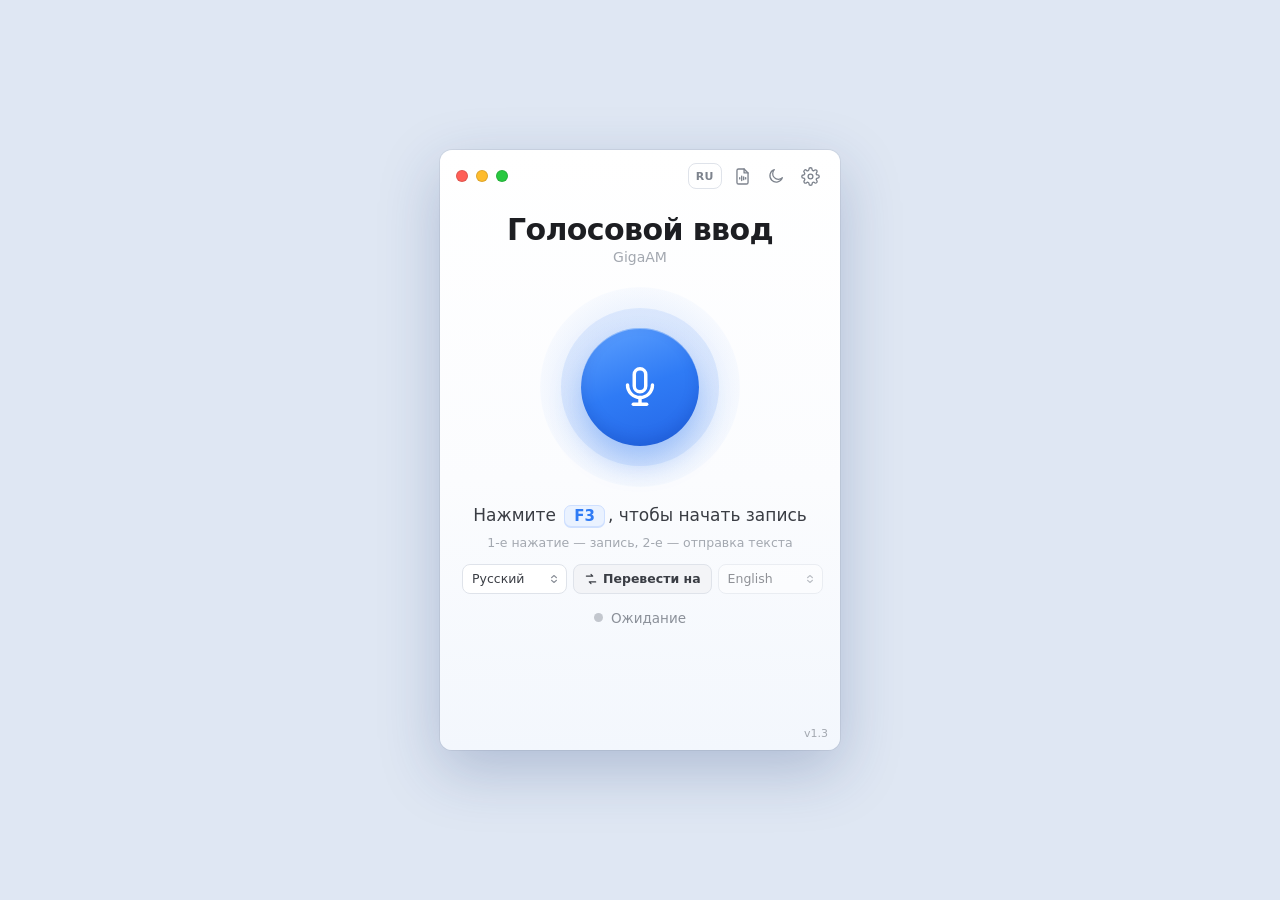
==== commit be8cc76f: "Версия в углу главного экрана и «О программе» в настройках - Справа внизу главного экрана «v1.3» (ил" ====
--- a/ui/index.html
+++ b/ui/index.html
@@ -391,8 +391,14 @@
   .app.has-extra .spin { width: 110px; height: 110px; margin: -55px 0 0 -55px; }
   .app.has-extra .status { margin-top: 10px; }
 
+  .vercorner {
+    position: absolute; right: 12px; bottom: 10px;
+    font-size: 11px; color: var(--muted-2); cursor: pointer; white-space: nowrap;
+  }
+  .vercorner:hover { color: var(--blue); }
+  .vercorner.new { color: var(--blue); font-weight: 600; }
   .lastlog {
-    position: absolute; left: 20px; right: 20px; bottom: 10px;
+    position: absolute; left: 76px; right: 76px; bottom: 10px;
     text-align: center; font-size: 11.5px; color: var(--muted-2);
     white-space: nowrap; overflow: hidden; text-overflow: ellipsis;
     cursor: pointer; opacity: 0; transition: opacity .4s;
@@ -497,6 +503,9 @@
   .row.wide .under { grid-column: 1; }
   .row.wide .btns { margin-top: 1px; }
   .bal { display: flex; align-items: center; gap: 8px; min-width: 0; }
+  .vstate { font-size: 12px; color: var(--muted); }
+  .vstate.new { color: var(--blue); font-weight: 600; }
+  .vstate.err { color: var(--muted-2); }
   .bal b { flex: 1; min-width: 0; font-size: 15px; font-weight: 650; color: var(--text); overflow: hidden; text-overflow: ellipsis; white-space: nowrap; }
   .bal b.err { font-size: 12.5px; font-weight: 500; color: var(--red); }
   .bal .btn { height: 28px; }
@@ -645,6 +654,7 @@
       </div>
 
       <div class="lastlog" id="lastLog" title="Открыть журнал" data-en-title="Open the log"></div>
+      <div class="vercorner" id="verCorner" title="О программе и обновления" data-en-title="About and updates"></div>
       <div class="dropover" id="dropover"><div data-en="Drop to transcribe the file&lt;small&gt;audio or video → text&lt;/small&gt;">Отпустите, чтобы распознать файл<small>аудио или видео → текст</small></div></div>
     </main>
 
@@ -789,6 +799,19 @@
           </div>
         </div>
 
+        <div class="card-title" data-en="About">О программе</div>
+        <div class="card" id="aboutCard">
+          <div class="row">
+            <label data-en="Version">Версия</label>
+            <div class="bal"><b id="verNum">—</b><span class="vstate" id="verState"></span></div>
+            <div class="under">
+              <div class="btns"><button class="btn" id="updNowBtn" data-en="Check and update">Проверить и обновить</button></div>
+              <div class="prog-wrap" id="updProg2"><div class="progress"><i></i></div><small></small></div>
+            </div>
+            <div class="help" id="verHelp"></div>
+          </div>
+        </div>
+
         <div class="card" id="logCard">
           <div class="log-head">
             <b data-en="Log">Журнал</b>
@@ -1034,7 +1057,7 @@
   document.addEventListener('mousedown', function (e) {
     if (e.button !== 0) return;
     var t = e.target;
-    if (t.closest('button, input, select, textarea, label, a, .lastlog, .textcard, .notice')) return;
+    if (t.closest('button, input, select, textarea, label, a, .lastlog, .vercorner, .textcard, .notice')) return;
     if (t.closest('[data-drag]')) { e.preventDefault(); send('drag'); }
   });
 
@@ -1042,6 +1065,11 @@
   $('micBtn').onclick = function () { flushText(); send('toggle'); };
   $('noticeDl').onclick = function () { progressWhat = 'model'; progressFrac = -1; send('download'); };
   $('updBtn').onclick = function () { progressWhat = 'update'; progressFrac = -1; send('update'); };
+  $('updNowBtn').onclick = function () { progressWhat = 'update'; progressFrac = -1; send('updateNow'); };
+  $('verCorner').onclick = function () {
+    openSettings();
+    setTimeout(function () { $('aboutCard').scrollIntoView({ behavior: 'smooth', block: 'center' }); }, 200);
+  };
   $('updLink').onclick = function (e) { e.preventDefault(); if (S && S.updUrl) send('open', S.updUrl); };
   $('sendBtn').onclick = function () { flushText(); send('send'); };
   $('clearBtn').onclick = function () { $('text').value = ''; lastSentText = ''; send('clear'); };
@@ -1286,6 +1314,24 @@
     $('gpuExtra').style.display = giga ? 'none' : '';
     $('noticeSub').textContent = m ? m.t.split(' — ')[0] + T(' · нужно один раз, дальше без интернета', ' · needed once, then works offline') : T('Нужно один раз, дальше без интернета', 'Needed once, then works offline');
     $('noticeDl').disabled = !S.canDownload;
+    // версия: угол главного экрана и «О программе»
+    var vc = $('verCorner');
+    vc.textContent = 'v' + (S.version || '') + (S.updVer ? T(' · есть ', ' · new ') + S.updVer : '');
+    vc.classList.toggle('new', !!S.updVer);
+    $('verNum').textContent = S.version || '—';
+    var vs = $('verState'), st = S.updState || '';
+    vs.textContent = S.updating ? T('обновляю…', 'updating…')
+      : st === 'checking' ? T('проверяю…', 'checking…')
+      : st === 'available' ? T('доступна версия ', 'version ') + S.updVer + T('', ' is available')
+      : st === 'latest' ? T('последняя', 'up to date')
+      : st === 'offline' ? T('не удалось проверить — нет связи с GitHub', 'could not check — GitHub is unreachable')
+      : '';
+    vs.className = 'vstate' + (st === 'available' ? ' new' : st === 'offline' ? ' err' : '');
+    var nb = $('updNowBtn');
+    nb.textContent = S.updVer ? T('Обновить до ', 'Update to ') + S.updVer : T('Проверить и обновить', 'Check and update');
+    nb.disabled = !!S.updating || st === 'checking' || !S.canDownload || rec || S.busy;
+    $('verHelp').textContent = T('Новая версия проверяется при запуске и раз в 12 часов. Настройки и модели при обновлении сохраняются.',
+      'New versions are checked on startup and every 12 hours. Settings and models are kept when updating.');
     var upd = !!S.updVer;
     $('updNotice').classList.toggle('show', upd);
     if (upd) {
@@ -1401,13 +1447,17 @@
       b.classList.toggle('indet', progressFrac < 0);
       b.querySelector('i').style.width = progressFrac >= 0 ? Math.round(progressFrac * 100) + '%' : '';
     }
-    var up = $('updProg'), onU = active && progressWhat === 'update';
-    up.classList.toggle('show', onU);
-    if (onU) {
+    var onU = active && progressWhat === 'update';
+    ['updProg', 'updProg2'].forEach(function (id) {
+      var up = $(id);
+      up.classList.toggle('show', onU);
+      if (!onU) return;
       var ub = up.querySelector('.progress');
       ub.classList.toggle('indet', progressFrac < 0);
       ub.querySelector('i').style.width = progressFrac >= 0 ? Math.round(progressFrac * 100) + '%' : '';
-    }
+      var sm = up.querySelector('small');
+      if (sm) sm.textContent = progressFrac >= 0 ? Math.round(progressFrac * 100) + '% · ' + Math.round(progressMb) + T(' МБ', ' MB') : T('Подключаюсь…', 'Connecting…');
+    });
     if (!active) progressWhat = null;
   }
 
@@ -1437,7 +1487,7 @@
         models: [{ t: 'GigaAM v3, 220 МБ — рекомендую для русского', ok: true, mb: 220, giga: true },
                  { t: 'small, 190 МБ — для других языков и перевода', ok: true, mb: 190 }, { t: 'large-v3-turbo, 550 МБ — точнее', ok: false, mb: 550 },
                  { t: 'medium, 515 МБ', ok: false, mb: 515 }, { t: 'base, 60 МБ — быстрая, но хуже', ok: false, mb: 60 }],
-        model: 0, modelExists: true, mics: ['По умолчанию (как в Windows)', 'Микрофон (Realtek Audio)', 'Headset (USB Audio)'], mic: 0, micSource: 'direct', lang: 'ru', version: '1.1', speechLang: 'ru', translate: false, translateTo: 'en',
+        model: 0, modelExists: true, mics: ['По умолчанию (как в Windows)', 'Микрофон (Realtek Audio)', 'Headset (USB Audio)'], mic: 0, micSource: 'direct', lang: 'ru', version: '1.3', speechLang: 'ru', translate: false, translateTo: 'en',
         langs: [{ c: 'ru', n: 'Русский' }, { c: 'en', n: 'English' }, { c: 'uk', n: 'Українська' }, { c: 'de', n: 'Deutsch' }],
         engine: 'local', livePhrases: true, orHasKey: false, orKeyMask: '', orModel: 0, orModelName: 'Whisper Large V3 Turbo',
         orModels: [{ t: 'Whisper Large V3 Turbo — $0,012/ч', g: 1 }, { t: 'Whisper Large V3 — $0,027/ч', g: 1 }, { t: 'MAI-Transcribe 2 — $0,10/ч', g: 0 }],
@@ -1449,7 +1499,8 @@
       if (q.get('dark')) this.st.theme = 'dark';
       if (q.get('lang') === 'en') this.st.lang = 'en';
       if (q.get('nomodel')) { this.st.model = 2; this.st.modelExists = false; }
-      if (q.get('upd')) { this.st.updVer = '1.4'; this.st.updUrl = 'https://github.com/gemini1978v-beep/VoiceDictate/releases'; }
+      if (q.get('upd')) { this.st.updVer = '1.4'; this.st.updState = 'available'; this.st.updUrl = 'https://github.com/gemini1978v-beep/VoiceDictate/releases'; }
+      else this.st.updState = 'latest';
       if (q.get('text')) { this.st.autoSend = false; this.st.text = 'Привет! Это проверка распознавания речи. Если вы видите этот текст, всё работает.'; }
       if (q.get('busy')) { this.st.busy = true; this.st.status = 'Распознаю 0:04 записи…'; this.st.statusKind = 'busy'; }
       this.push();
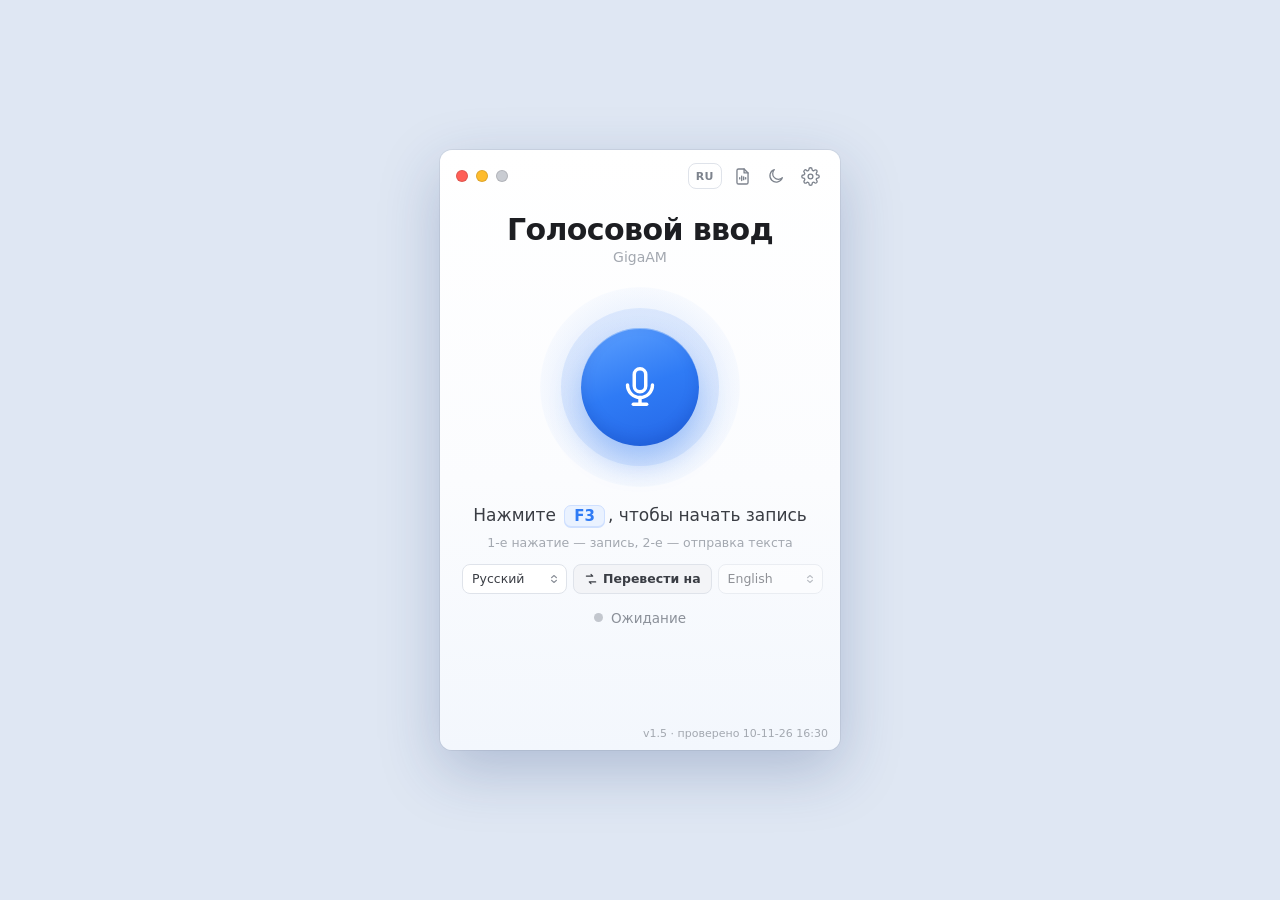
==== commit a585d998: "Версия 1.5: дата последней проверки обновлений; Enter и «не поверх» по умолчанию - В углу главного э" ====
--- a/ui/index.html
+++ b/ui/index.html
@@ -398,7 +398,7 @@
   .vercorner:hover { color: var(--blue); }
   .vercorner.new { color: var(--blue); font-weight: 600; }
   .lastlog {
-    position: absolute; left: 76px; right: 76px; bottom: 10px;
+    position: absolute; left: 20px; right: 20px; bottom: 28px;
     text-align: center; font-size: 11.5px; color: var(--muted-2);
     white-space: nowrap; overflow: hidden; text-overflow: ellipsis;
     cursor: pointer; opacity: 0; transition: opacity .4s;
@@ -1316,7 +1316,8 @@
     $('noticeDl').disabled = !S.canDownload;
     // версия: угол главного экрана и «О программе»
     var vc = $('verCorner');
-    vc.textContent = 'v' + (S.version || '') + (S.updVer ? T(' · есть ', ' · new ') + S.updVer : '');
+    vc.textContent = 'v' + (S.version || '') + (S.updVer ? T(' · есть ', ' · new ') + S.updVer : '') +
+      (S.updChecked ? T(' · проверено ', ' · checked ') + S.updChecked : '');
     vc.classList.toggle('new', !!S.updVer);
     $('verNum').textContent = S.version || '—';
     var vs = $('verState'), st = S.updState || '';
@@ -1330,8 +1331,9 @@
     var nb = $('updNowBtn');
     nb.textContent = S.updVer ? T('Обновить до ', 'Update to ') + S.updVer : T('Проверить и обновить', 'Check and update');
     nb.disabled = !!S.updating || st === 'checking' || !S.canDownload || rec || S.busy;
-    $('verHelp').textContent = T('Новая версия проверяется при запуске и раз в 12 часов. Настройки и модели при обновлении сохраняются.',
-      'New versions are checked on startup and every 12 hours. Settings and models are kept when updating.');
+    $('verHelp').textContent = (S.updChecked ? T('Последняя проверка: ', 'Last check: ') + S.updChecked + '. ' : '') +
+      T('Новая версия проверяется при запуске и раз в 12 часов. Настройки и модели при обновлении сохраняются.',
+        'New versions are checked on startup and every 12 hours. Settings and models are kept when updating.');
     var upd = !!S.updVer;
     $('updNotice').classList.toggle('show', upd);
     if (upd) {
@@ -1487,12 +1489,12 @@
         models: [{ t: 'GigaAM v3, 220 МБ — рекомендую для русского', ok: true, mb: 220, giga: true },
                  { t: 'small, 190 МБ — для других языков и перевода', ok: true, mb: 190 }, { t: 'large-v3-turbo, 550 МБ — точнее', ok: false, mb: 550 },
                  { t: 'medium, 515 МБ', ok: false, mb: 515 }, { t: 'base, 60 МБ — быстрая, но хуже', ok: false, mb: 60 }],
-        model: 0, modelExists: true, mics: ['По умолчанию (как в Windows)', 'Микрофон (Realtek Audio)', 'Headset (USB Audio)'], mic: 0, micSource: 'direct', lang: 'ru', version: '1.3', speechLang: 'ru', translate: false, translateTo: 'en',
+        model: 0, modelExists: true, mics: ['По умолчанию (как в Windows)', 'Микрофон (Realtek Audio)', 'Headset (USB Audio)'], mic: 0, micSource: 'direct', lang: 'ru', version: '1.5', speechLang: 'ru', translate: false, translateTo: 'en',
         langs: [{ c: 'ru', n: 'Русский' }, { c: 'en', n: 'English' }, { c: 'uk', n: 'Українська' }, { c: 'de', n: 'Deutsch' }],
         engine: 'local', livePhrases: true, orHasKey: false, orKeyMask: '', orModel: 0, orModelName: 'Whisper Large V3 Turbo',
         orModels: [{ t: 'Whisper Large V3 Turbo — $0,012/ч', g: 1 }, { t: 'Whisper Large V3 — $0,027/ч', g: 1 }, { t: 'MAI-Transcribe 2 — $0,10/ч', g: 0 }],
         orBalance: '', orBalanceNote: '', orBalanceError: false,
-        gpu: true, cuda: false, cudaMb: 640, theme: 'light', autoSend: true, enter: false, delay: 0.2, typeText: true, topmost: true, text: '',
+        gpu: true, cuda: false, cudaMb: 640, theme: 'light', autoSend: true, enter: true, delay: 0.2, typeText: true, topmost: false, text: '', updChecked: '10-11-26 16:30',
         canDictate: true, canSend: true, canTest: true, canDownload: true, canCuda: true, canModel: true, canMic: true
       };
       var q = new URLSearchParams(location.search);
@@ -1581,7 +1583,7 @@
           }, 120);
           break;
         case 'test': this.log('Проверка прошла за 1.1 с (процессор). Распознано: «Привет! Это проверка распознавания речи.»'); break;
-        case 'reset': s.gpu = true; s.autoSend = true; s.enter = false; s.delay = 0.2; s.typeText = false; s.topmost = true; s.mic = 0; s.hotkey = s.hotkeyDraft = 'F3'; this.log('Настройки сброшены на стандартные.'); break;
+        case 'reset': s.gpu = true; s.autoSend = true; s.enter = true; s.delay = 0.2; s.typeText = false; s.topmost = false; s.mic = 0; s.hotkey = s.hotkeyDraft = 'F3'; this.log('Настройки сброшены на стандартные.'); break;
         case 'files': window.open('files.html' + (s.theme === 'dark' ? '?dark=1' : ''), '_blank', 'width=470,height=680'); return;
         case 'copyLog': case 'folder': case 'drag': case 'close': case 'minimize': case 'hotkeyCapture': return;
       }
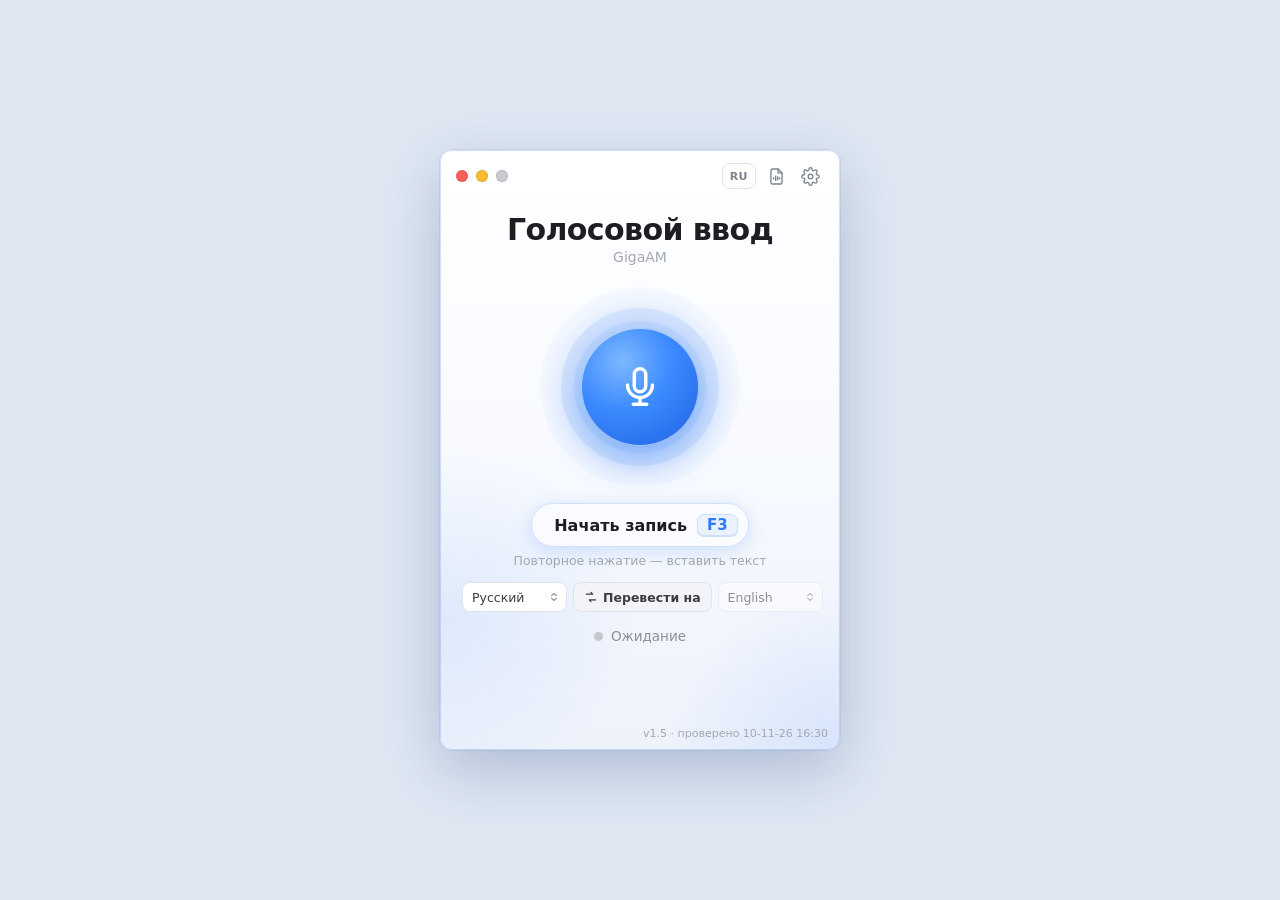
==== commit da83dde7: "Три темы со стеклом, вкладки в настройках, звуковая волна при записи - Темы «Белый», «Обсидиан», «Гр" ====
--- a/ui/index.html
+++ b/ui/index.html
@@ -29,11 +29,11 @@
     --line-2: #dfe3ea;
     --bg: #ffffff;
     --bg-2: #f6f8fb;
-    --card: #ffffff;
+    --card: rgba(255,255,255,.78);
     --btn: #f3f4f7;
     --btn-hover: #eaecf1;
     --radius: 14px;
-    --app-bg: linear-gradient(180deg, #ffffff 0%, #fbfcfe 55%, #f3f7fd 100%);
+    --app-bg: radial-gradient(70% 40% at 0% 78%, rgba(47,123,245,.10), rgba(47,123,245,0) 70%), radial-gradient(60% 38% at 100% 100%, rgba(47,123,245,.12), rgba(47,123,245,0) 70%), linear-gradient(180deg, #ffffff 0%, #f6f9fe 55%, #edf2fb 100%);
     --surface: #ffffff;          /* поля ввода, списки, кнопка «назад» */
     --surface-off: #f6f7f9;      /* выключенные поля */
     --divider: #f0f2f6;          /* линии между строками в карточках */
@@ -60,11 +60,22 @@
     --demo-bg: #dfe7f3;
     --font: "Segoe UI Variable Text", "Segoe UI Variable", "Segoe UI", -apple-system, system-ui, sans-serif;
     --font-display: "Segoe UI Variable Display", "Segoe UI Variable", "Segoe UI", -apple-system, system-ui, sans-serif;
+    --win-border: rgba(47,123,245,.22);
+    --mic-bg: radial-gradient(circle at 35% 28%, #7db8ff 0%, #3d8bff 42%, #1d5fe0 100%);
+    --mic-shadow: 0 0 0 1px rgba(255,255,255,.55) inset, 0 0 0 7px rgba(47,123,245,.08), 0 14px 34px rgba(47,123,245,.40), 0 0 40px rgba(47,123,245,.18);
+    --glass-rgb: 255,255,255;
+    --glass-edge: rgba(120,140,180,.22);
+    --glass-hi: rgba(255,255,255,.9);
+    --glass-a: .72;
+    --glass-blur: 14px;
+    --set-bg: radial-gradient(60% 40% at 8% 12%, rgba(120,150,255,.16), rgba(120,150,255,0) 70%), radial-gradient(55% 40% at 96% 72%, rgba(150,120,255,.12), rgba(150,120,255,0) 70%), linear-gradient(180deg, #f3f6fb 0%, #e9eef6 100%);
+    --wave: 47,123,245;
     color-scheme: light;
   }
 
   /* ================================================================ тёмная тема */
-  :root[data-theme="dark"] {
+  /* «Графит айс» */
+  :root[data-theme="graphite"] {
     --blue: #3d8bff;
     --blue-hi: #6eabff;
     --blue-lo: #2a6ae0;
@@ -75,42 +86,110 @@
     --amber: #f5a524;
     --amber-hi: #ffc861;
     --red: #ff6369;
-    --text: #eef0f4;
-    --text-2: #cdd1d9;
-    --muted: #8e95a1;
-    --muted-2: #6c7380;
-    --line: #2a2e37;
-    --line-2: #363b46;
-    --bg: #15171c;
-    --bg-2: #121418;
-    --card: #1c1f25;
-    --btn: #272b33;
-    --btn-hover: #30353f;
-    --app-bg: radial-gradient(120% 70% at 50% 0%, #20242c 0%, #17191e 55%, #121418 100%);
-    --surface: #23262e;
-    --surface-off: #1e2127;
-    --divider: #262a32;
-    --track: #3a3f4a;
-    --bar-bg: #2a2e37;
-    --scroll-thumb: #3a3f4a;
-    --scroll-thumb-hover: #4a505c;
-    --log-bg: #15171c;
-    --log-line: #262a32;
-    --log-text: #b9bec8;
-    --bar-glass: rgba(24,26,31,.9);
-    --icon: #8e95a1;
-    --dot-idle: #555b67;
+    --text: #f2f4f7;
+    --text-2: #d5d9e0;
+    --muted: #9da4b0;
+    --muted-2: #7f8693;
+    --line: #3b3f49;
+    --line-2: #474c58;
+    --bg: #24262c;
+    --bg-2: #202227;
+    --card: rgba(52,55,63,.72);
+    --btn: #373a43;
+    --btn-hover: #40444d;
+    --app-bg: linear-gradient(125deg, rgba(255,255,255,.06) 0%, rgba(255,255,255,0) 38%), linear-gradient(305deg, rgba(255,255,255,.04) 0%, rgba(255,255,255,0) 30%), linear-gradient(170deg, #363940 0%, #2b2e34 50%, #24272c 100%);
+    --surface: #343740;
+    --surface-off: #2e3138;
+    --divider: #373b44;
+    --track: #50555f;
+    --bar-bg: #3c404a;
+    --scroll-thumb: #50555f;
+    --scroll-thumb-hover: #606674;
+    --log-bg: #25272d;
+    --log-line: #373b44;
+    --log-text: #c6cbd4;
+    --bar-glass: rgba(40,43,49,.9);
+    --icon: #9da4b0;
+    --dot-idle: #666c78;
     --focus: #4b8fff;
     --notice-bg: rgba(61,139,255,.10);
     --notice-line: rgba(61,139,255,.28);
     --ok-bg: rgba(47,196,108,.12); --ok-line: rgba(47,196,108,.3); --ok-text: #5ee394;
     --danger-bg: rgba(255,99,105,.12); --danger-line: rgba(255,99,105,.35);
-    --halo: 61,139,255;
-    --halo-a1: .09; --halo-a2: .15;
-    --shadow-card: 0 1px 0 rgba(255,255,255,.02), 0 2px 8px rgba(0,0,0,.25);
-    --shadow-text: 0 6px 18px rgba(0,0,0,.3);
-    --light-off: #4a4f5a;
-    --demo-bg: #0b0c0f;
+    --halo: 190,205,230;
+    --halo-a1: .05; --halo-a2: .15;
+    --shadow-card: 0 1px 0 rgba(255,255,255,.03), 0 2px 10px rgba(0,0,0,.18);
+    --shadow-text: 0 6px 18px rgba(0,0,0,.22);
+    --light-off: #5a606c;
+    --demo-bg: #18191c;
+    --win-border: rgba(255,255,255,.16);
+    --mic-bg: radial-gradient(circle at 38% 30%, #50545e 0%, #363940 55%, #2a2d33 100%);
+    --mic-shadow: 0 0 0 3px rgba(96,156,255,.85), 0 0 22px rgba(96,156,255,.35), inset 0 1px 0 rgba(255,255,255,.14), 0 12px 26px rgba(0,0,0,.35);
+    --halo-a2: .07;
+    --glass-rgb: 62,66,75;
+    --glass-edge: rgba(255,255,255,.13);
+    --glass-hi: rgba(255,255,255,.08);
+    --set-bg: radial-gradient(60% 40% at 0% 18%, rgba(130,145,170,.18), rgba(130,145,170,0) 70%), radial-gradient(55% 40% at 100% 85%, rgba(96,156,255,.10), rgba(96,156,255,0) 70%), linear-gradient(180deg, #30333a 0%, #25282d 100%);
+    --wave: 96,156,255;
+    color-scheme: dark;
+  }
+  /* «Обсидиан» */
+  :root[data-theme="obsidian"] {
+    --blue: #2f8cff;
+    --blue-hi: #6cb2ff;
+    --blue-lo: #1a5fe0;
+    --blue-soft: rgba(47,140,255,.16);
+    --blue-line: rgba(47,140,255,.42);
+    --green: #2fc46c;
+    --green-hi: #5ee394;
+    --amber: #f5a524;
+    --amber-hi: #ffc861;
+    --red: #ff6369;
+    --text: #eef3ff;
+    --text-2: #c9d4ea;
+    --muted: #8c99b5;
+    --muted-2: #6a7792;
+    --line: #1d2b49;
+    --line-2: #27385c;
+    --bg: #080d1b;
+    --bg-2: #070b16;
+    --card: rgba(16,26,48,.72);
+    --btn: #15213b;
+    --btn-hover: #1c2b4a;
+    --app-bg: radial-gradient(70% 38% at 0% 72%, rgba(40,110,255,.26), rgba(40,110,255,0) 70%), radial-gradient(60% 34% at 100% 100%, rgba(40,110,255,.24), rgba(40,110,255,0) 70%), radial-gradient(90% 60% at 50% 0%, #10204a 0%, #0a1226 60%, #070b16 100%);
+    --surface: #111c34;
+    --surface-off: #0e172b;
+    --divider: #18243f;
+    --track: #2a3b60;
+    --bar-bg: #1a2743;
+    --scroll-thumb: #2a3b60;
+    --scroll-thumb-hover: #374a74;
+    --log-bg: #0a1121;
+    --log-line: #18243f;
+    --log-text: #b9c6e0;
+    --bar-glass: rgba(9,15,30,.86);
+    --icon: #8c99b5;
+    --dot-idle: #3b4b6d;
+    --focus: #4b8fff;
+    --notice-bg: rgba(47,140,255,.12);
+    --notice-line: rgba(47,140,255,.32);
+    --ok-bg: rgba(47,196,108,.12); --ok-line: rgba(47,196,108,.3); --ok-text: #5ee394;
+    --danger-bg: rgba(255,99,105,.12); --danger-line: rgba(255,99,105,.35);
+    --halo: 47,140,255;
+    --halo-a1: .12; --halo-a2: .15;
+    --shadow-card: 0 1px 0 rgba(120,170,255,.05) inset, 0 2px 12px rgba(0,0,0,.35);
+    --shadow-text: 0 6px 18px rgba(0,0,0,.4);
+    --light-off: #34456a;
+    --demo-bg: #04060c;
+    --halo-a2: .20;
+    --win-border: rgba(70,140,255,.45);
+    --mic-bg: radial-gradient(circle at 35% 28%, #6cb6ff 0%, #2f7bf5 45%, #0f3fa8 100%);
+    --mic-shadow: 0 0 0 1px rgba(130,185,255,.7), 0 0 30px rgba(47,140,255,.6), 0 0 70px rgba(47,140,255,.25), inset 0 2px 8px rgba(255,255,255,.25);
+    --glass-rgb: 18,30,60;
+    --glass-edge: rgba(140,180,255,.20);
+    --glass-hi: rgba(255,255,255,.07);
+    --set-bg: radial-gradient(60% 40% at 0% 18%, rgba(40,110,255,.16), rgba(40,110,255,0) 70%), radial-gradient(55% 40% at 100% 85%, rgba(90,80,255,.10), rgba(90,80,255,0) 70%), linear-gradient(180deg, #0c1428 0%, #080d1a 100%);
+    --wave: 80,160,255;
     color-scheme: dark;
   }
   /* плавная смена темы */
@@ -139,6 +218,11 @@
     animation: appIn .22s ease-out;   /* плавное появление при запуске */
   }
   @keyframes appIn { from { opacity: 0; } }
+  /* тонкая рамка окна в цвет темы (поверх всего, щелчки не ловит) */
+  .app::after {
+    content: ""; position: absolute; inset: 0; z-index: 50; pointer-events: none;
+    border: 1px solid var(--win-border); border-radius: inherit;
+  }
   button { font: inherit; color: inherit; }
   :focus { outline: none; }
   :focus-visible { outline: 2px solid var(--blue-line); outline-offset: 2px; }
@@ -200,19 +284,6 @@
   .files-btn:hover { background: var(--btn); color: var(--text-2); }
   .files-btn svg { width: 19px; height: 19px; }
   .app.in-settings .files-btn { opacity: 0; pointer-events: none; }
-  .theme-btn {
-    margin-left: 2px;
-    width: 32px; height: 32px; border-radius: 9px;
-    border: 0; background: transparent; color: var(--icon);
-    display: grid; place-items: center; cursor: pointer;
-    transition: background .15s, color .15s;
-  }
-  .theme-btn:hover { background: var(--btn); color: var(--text-2); }
-  .theme-btn svg { width: 18px; height: 18px; transition: transform .4s cubic-bezier(.3,.7,.3,1), opacity .2s; }
-  .theme-btn .sun { display: none; }
-  :root[data-theme="dark"] .theme-btn .sun { display: block; }
-  :root[data-theme="dark"] .theme-btn .moon { display: none; }
-  .theme-btn:active svg { transform: rotate(-30deg) scale(.9); }
   .gear {
     margin-left: 2px;
     width: 32px; height: 32px; border-radius: 9px;
@@ -227,6 +298,75 @@
   .app.in-settings .gear { opacity: 0; pointer-events: none; }
   .app.in-settings .titlebar { border-bottom: 1px solid var(--line); background: var(--bar-glass); }
 
+  /* ---------------------------------------------------------------- стекло
+     полупрозрачная заливка + размытие того, что под ней + тонкая светлая кромка + мягкий блик сверху.
+     Насколько прозрачно — ползунок в «Оформлении» (--glass-a, --glass-blur). Текст остаётся непрозрачным. */
+  .card, .notice, .textcard, .glass {
+    background: rgba(var(--glass-rgb), var(--glass-a)) !important;
+    -webkit-backdrop-filter: blur(var(--glass-blur)) saturate(140%);
+    backdrop-filter: blur(var(--glass-blur)) saturate(140%);
+    border: 1px solid var(--glass-edge) !important;
+    box-shadow: inset 0 1px 0 var(--glass-hi), inset 0 0 0 1px rgba(255,255,255,.02), var(--shadow-card);
+  }
+
+  /* ---------------------------------------------------------------- главный экран: подсказка-кнопка */
+  .startpill {
+    display: inline-flex; align-items: center; gap: 10px;
+    height: 44px; padding: 0 10px 0 22px; border-radius: 22px;
+    font: 600 16px var(--font-display); color: var(--text); cursor: pointer;
+    background: rgba(var(--glass-rgb), calc(var(--glass-a) * .9));
+    -webkit-backdrop-filter: blur(var(--glass-blur)); backdrop-filter: blur(var(--glass-blur));
+    border: 1px solid var(--blue-line);
+    box-shadow: inset 0 1px 0 var(--glass-hi), 0 4px 18px rgba(var(--wave), .18);
+    transition: transform .15s, box-shadow .2s, border-color .2s;
+  }
+  .startpill:hover { transform: translateY(-1px); box-shadow: inset 0 1px 0 var(--glass-hi), 0 6px 22px rgba(var(--wave), .28); }
+  .startpill kbd { margin: 0; }
+  .app.rec .startpill { border-color: rgba(34,179,94,.55); box-shadow: inset 0 1px 0 var(--glass-hi), 0 4px 18px rgba(34,179,94,.22); }
+  .app.busy .startpill { border-color: rgba(242,154,18,.5); cursor: progress; }
+  /* живая звуковая волна вокруг микрофона во время записи */
+  .wave { position: absolute; left: 50%; top: 50%; width: 220px; height: 220px; margin: -110px 0 0 -110px; pointer-events: none; opacity: 0; transition: opacity .25s; }
+  .app.rec .wave { opacity: 1; }
+  .app.has-extra .wave { width: 180px; height: 180px; margin: -90px 0 0 -90px; }
+
+  /* ---------------------------------------------------------------- настройки: вкладки, «Подробнее», диагностика */
+  .tabs {
+    flex: none; display: flex; gap: 4px; margin: 10px 12px 2px; padding: 3px;
+    border-radius: 11px;
+  }
+  .tab {
+    flex: 1; height: 30px; border: 0; border-radius: 8px; cursor: pointer;
+    background: transparent; color: var(--muted); font: 600 12.5px var(--font);
+    transition: background .15s, color .15s;
+  }
+  .tab:hover { color: var(--text-2); }
+  .tab.on { background: var(--surface); color: var(--text); box-shadow: 0 1px 3px rgba(0,0,0,.12); }
+  .pane { display: none; }
+  .pane.on { display: block; animation: paneIn .18s ease-out; }
+  @keyframes paneIn { from { opacity: 0; transform: translateY(3px); } }
+  details.more { grid-column: 1 / -1; margin-top: 4px; }
+  details.more > summary {
+    list-style: none; cursor: pointer; width: max-content;
+    font-size: 11.5px; color: var(--blue); padding: 2px 0;
+  }
+  details.more > summary::-webkit-details-marker { display: none; }
+  details.more > summary::after { content: " ›"; display: inline-block; transition: transform .15s; }
+  details.more[open] > summary::after { transform: rotate(90deg); }
+  details.more .help { margin-top: 2px; }
+  .sum-row { cursor: pointer; }
+  .sum-row b { font-weight: 600; color: var(--text); min-width: 0; overflow: hidden; text-overflow: ellipsis; white-space: nowrap; }
+  .sum-row:hover b { color: var(--blue); }
+  .glass-row { display: grid; grid-template-columns: 108px 1fr 36px; align-items: center; column-gap: 10px; padding: 4px 0 12px; }
+  .glass-row input[type=range] { width: 100%; accent-color: var(--blue); }
+  .glass-row small { text-align: right; color: var(--muted); font-size: 12px; }
+  .diag {
+    position: absolute; inset: 0; z-index: 6; display: none; flex-direction: column;
+    background: var(--set-bg); padding: 10px 12px 12px;
+  }
+  .diag.show { display: flex; animation: paneIn .18s ease-out; }
+  .diag .card { flex: 1; min-height: 0; display: flex; flex-direction: column; }
+  .diag .log { flex: 1; max-height: none; }
+
   /* ---------------------------------------------------------------- экраны */
   .viewport { position: relative; flex: 1; min-height: 0; }
   .screen {
@@ -241,7 +381,7 @@
   #settingsScreen {
     transform: translateX(100%); opacity: 0; pointer-events: none;
     display: flex; flex-direction: column;
-    background: var(--bg-2);
+    background: var(--set-bg);
   }
   .app.in-settings #mainScreen { transform: translateX(-28%); opacity: 0; pointer-events: none; }
   .app.in-settings #settingsScreen { transform: none; opacity: 1; pointer-events: auto; }
@@ -274,8 +414,8 @@
     position: relative;
     width: 118px; height: 118px; border-radius: 50%;
     border: 0; cursor: pointer; color: #fff;
-    background: linear-gradient(160deg, var(--blue-hi) 0%, var(--blue) 50%, var(--blue-lo) 100%);
-    box-shadow: 0 14px 30px rgba(47,123,245,.38), inset 0 1px 0 rgba(255,255,255,.35), inset 0 -6px 14px rgba(0,40,140,.18);
+    background: var(--mic-bg);
+    box-shadow: var(--mic-shadow);
     display: grid; place-items: center;
     transition: transform .15s, box-shadow .3s, background .3s, width .3s, height .3s;
   }
@@ -288,7 +428,8 @@
     opacity: 0; pointer-events: none;
     transition: opacity .2s;
   }
-  .spin circle { fill: none; stroke: var(--amber); stroke-width: 3; stroke-linecap: round; stroke-dasharray: 90 330; }
+  .spin circle { fill: none; stroke: var(--amber); stroke-width: 3; stroke-linecap: round; stroke-dasharray: 90 330; animation: dash 1.6s ease-in-out infinite; }
+  @keyframes dash { 0% { stroke-dasharray: 20 390; } 50% { stroke-dasharray: 170 240; } 100% { stroke-dasharray: 20 390; } }
   @keyframes rot { to { transform: rotate(360deg); } }
   @keyframes ping { 0% { transform: translate(-50%,-50%) scale(.8); opacity: .55; } 100% { transform: translate(-50%,-50%) scale(1.45); opacity: 0; } }
   .ping { position: absolute; left: 50%; top: 50%; width: 118px; height: 118px; border-radius: 50%; border: 2px solid var(--green); opacity: 0; pointer-events: none; }
@@ -504,6 +645,23 @@
   .row.wide .btns { margin-top: 1px; }
   .bal { display: flex; align-items: center; gap: 8px; min-width: 0; }
   .vstate { font-size: 12px; color: var(--muted); }
+  .themes { display: grid; grid-template-columns: repeat(3, 1fr); gap: 8px; padding: 10px 0; }
+  .theme-tile {
+    display: flex; flex-direction: column; align-items: center; gap: 7px;
+    padding: 10px 4px 8px; border-radius: 12px; cursor: pointer;
+    border: 1px solid var(--line-2); background: var(--surface); color: var(--text-2);
+    font-size: 12px; transition: border-color .15s, box-shadow .15s, background .15s;
+  }
+  .theme-tile:hover { background: var(--btn); }
+  .theme-tile.on { border-color: var(--blue); box-shadow: 0 0 0 2px var(--blue-line); color: var(--text); font-weight: 600; }
+  .sw { width: 100%; max-width: 86px; height: 46px; border-radius: 9px; position: relative; display: block; }
+  .sw::after { content: ""; position: absolute; left: 50%; top: 50%; width: 22px; height: 22px; margin: -11px 0 0 -11px; border-radius: 50%; }
+  .sw-light { background: linear-gradient(170deg, #ffffff, #e9f0fb); border: 1px solid rgba(47,123,245,.25); }
+  .sw-light::after { background: radial-gradient(circle at 35% 28%, #7db8ff, #3d8bff 45%, #1d5fe0); box-shadow: 0 3px 10px rgba(47,123,245,.45); }
+  .sw-obsidian { background: radial-gradient(70% 60% at 0% 100%, rgba(40,110,255,.45), transparent 70%), linear-gradient(170deg, #10204a, #070b16); border: 1px solid rgba(70,140,255,.55); }
+  .sw-obsidian::after { background: radial-gradient(circle at 35% 28%, #6cb6ff, #2f7bf5 45%, #0f3fa8); box-shadow: 0 0 12px rgba(47,140,255,.8); }
+  .sw-graphite { background: linear-gradient(125deg, rgba(255,255,255,.10), transparent 45%), linear-gradient(170deg, #3a3d44, #24272c); border: 1px solid rgba(255,255,255,.2); }
+  .sw-graphite::after { background: radial-gradient(circle at 38% 30%, #50545e, #2a2d33); box-shadow: 0 0 0 2px rgba(96,156,255,.9); }
   .vstate.new { color: var(--blue); font-weight: 600; }
   .vstate.err { color: var(--muted-2); }
   .bal b { flex: 1; min-width: 0; font-size: 15px; font-weight: 650; color: var(--text); overflow: hidden; text-overflow: ellipsis; white-space: nowrap; }
@@ -589,10 +747,6 @@
     <button class="files-btn" id="filesBtn" title="Распознать аудио- или видеофайл" data-en-title="Transcribe an audio or video file">
       <svg viewBox="0 0 24 24" fill="none" stroke="currentColor" stroke-width="1.7" stroke-linecap="round" stroke-linejoin="round"><path d="M14 2.5H7a2 2 0 0 0-2 2v15a2 2 0 0 0 2 2h10a2 2 0 0 0 2-2V7.5z"/><path d="M14 2.5v5h5"/><path d="M8.5 15v-1.5M11 17v-5.5M13.5 16v-3.5M16 15v-1.5"/></svg>
     </button>
-    <button class="theme-btn" id="themeBtn" title="Тёмная тема">
-      <svg class="moon" viewBox="0 0 24 24" fill="none" stroke="currentColor" stroke-width="1.7" stroke-linecap="round" stroke-linejoin="round"><path d="M20.5 14.2A8.5 8.5 0 1 1 9.8 3.5a6.6 6.6 0 0 0 10.7 10.7z"/></svg>
-      <svg class="sun" viewBox="0 0 24 24" fill="none" stroke="currentColor" stroke-width="1.7" stroke-linecap="round"><circle cx="12" cy="12" r="4.2"/><path d="M12 2.5v2M12 19.5v2M2.5 12h2M19.5 12h2M5.3 5.3l1.4 1.4M17.3 17.3l1.4 1.4M5.3 18.7l1.4-1.4M17.3 6.7l1.4-1.4"/></svg>
-    </button>
     <button class="gear" id="gearBtn" title="Настройки" data-en-title="Settings">
       <svg viewBox="0 0 24 24" fill="none" stroke="currentColor" stroke-width="1.7" stroke-linecap="round" stroke-linejoin="round"><circle cx="12" cy="12" r="3"/><path d="M19.4 15a1.65 1.65 0 0 0 .33 1.82l.06.06a2 2 0 1 1-2.83 2.83l-.06-.06a1.65 1.65 0 0 0-1.82-.33 1.65 1.65 0 0 0-1 1.51V21a2 2 0 1 1-4 0v-.09A1.65 1.65 0 0 0 9 19.4a1.65 1.65 0 0 0-1.82.33l-.06.06a2 2 0 1 1-2.83-2.83l.06-.06a1.65 1.65 0 0 0 .33-1.82 1.65 1.65 0 0 0-1.51-1H3a2 2 0 1 1 0-4h.09A1.65 1.65 0 0 0 4.6 9a1.65 1.65 0 0 0-.33-1.82l-.06-.06a2 2 0 1 1 2.83-2.83l.06.06a1.65 1.65 0 0 0 1.82.33H9a1.65 1.65 0 0 0 1-1.51V3a2 2 0 1 1 4 0v.09a1.65 1.65 0 0 0 1 1.51 1.65 1.65 0 0 0 1.82-.33l.06-.06a2 2 0 1 1 2.83 2.83l-.06.06a1.65 1.65 0 0 0-.33 1.82V9a1.65 1.65 0 0 0 1.51 1H21a2 2 0 1 1 0 4h-.09a1.65 1.65 0 0 0-1.51 1z"/></svg>
     </button>
@@ -609,14 +763,15 @@
         <div class="halo h1" id="halo1"></div>
         <div class="halo h2" id="halo2"></div>
         <div class="ping"></div>
+        <canvas class="wave" id="wave" width="440" height="440"></canvas>
         <svg class="spin" viewBox="0 0 136 136"><circle cx="68" cy="68" r="65"/></svg>
         <button class="mic" id="micBtn" title="Начать / закончить запись" data-en-title="Start / stop recording">
           <svg viewBox="0 0 24 24" fill="none" stroke="currentColor" stroke-width="1.8" stroke-linecap="round" stroke-linejoin="round"><rect x="9" y="2.5" width="6" height="12" rx="3"/><path d="M5.5 11a6.5 6.5 0 0 0 13 0"/><path d="M12 17.5V21"/><path d="M8.5 21h7"/></svg>
         </button>
       </div>
 
-      <div class="hint" id="hint">Нажмите <kbd class="hk">F3</kbd>, чтобы начать запись</div>
-      <div class="subhint" data-en="1st press — record, 2nd — send the text">1-е нажатие — запись, 2-е — отправка текста</div>
+      <button class="startpill" id="startPill"><span id="pillText">Начать запись</span><kbd class="hk">F3</kbd></button>
+      <div class="subhint" id="subhint">Повторное нажатие — вставить текст</div>
       <div class="langbar">
         <select id="srcLang" title="Язык речи" data-en-title="Speech language"></select>
         <button class="trbtn" id="trBtn" title="Переводить распознанный текст" data-en-title="Translate the recognized text">
@@ -660,8 +815,85 @@
 
     <!-- =========================================================== настройки -->
     <section class="screen" id="settingsScreen">
+      <div class="tabs glass" id="tabs">
+        <button class="tab on" data-tab="main" data-en="General">Основное</button>
+        <button class="tab" data-tab="rec" data-en="Recognition">Распознавание</button>
+        <button class="tab" data-tab="more" data-en="Advanced">Дополнительно</button>
+      </div>
       <div class="scroll" id="scroll">
 
+        <div class="pane on" data-pane="main">
+        <div class="card">
+          <div class="row sum-row" data-go="rec"><label data-en="Model">Модель</label><b id="sumModel">—</b></div>
+          <div class="row sum-row" data-go="main-mic"><label data-en="Microphone">Микрофон</label><b id="sumMic">—</b></div>
+          <div class="row sum-row" data-go="main-key"><label data-en="Hotkey">Клавиша</label><b id="sumKey">F3</b></div>
+        </div>
+
+        <!-- 2. Язык и перевод (то же, что на главном экране) -->
+        <div class="card-title" data-en="Language and translation">Язык и перевод</div>
+        <div class="card">
+          <div class="row">
+            <label for="speechLang" data-en="Speech language">Язык речи</label>
+            <select class="select" id="speechLang"></select>
+          </div>
+          <div class="row">
+            <label for="trSel" data-en="Translate to">Перевести на</label>
+            <select class="select" id="trSel"></select>
+            <div class="help local-only" data-en="Only Whisper models translate by themselves — into English, free. Other languages, and any translation with GigaAM, use a cheap OpenRouter model (~$0.0001 per phrase) and need an OpenRouter key.">Сами переводят только модели Whisper — на английский, бесплатно. На другие языки, а с моделью GigaAM на любой, переводит дешёвая модель OpenRouter (~$0,0001 за фразу), нужен ключ OpenRouter.</div>
+            <div class="help cloud-only" data-en="Into English Whisper translates by itself. Other languages are translated by a cheap OpenRouter model (~$0.0001 per phrase).">На английский переводит сам Whisper. На другие языки — дешёвая модель OpenRouter (~$0,0001 за фразу).</div>
+          </div>
+        </div>
+
+        <!-- 3. Микрофон -->
+        <div class="card-title" data-en="Microphone">Микрофон</div>
+        <div class="card" id="micCard">
+          <div class="row">
+            <label for="mic" data-en="Device">Устройство</label>
+            <select class="select" id="mic"></select>
+            <div class="under"><div class="meter" title="Громкость во время записи" data-en-title="Volume while recording"><i id="meter"></i></div></div>
+          </div>
+          <div class="row">
+            <label for="micSource" data-en="Audio capture">Запись звука</label>
+            <select class="select" id="micSource">
+              <option value="direct" data-en="Direct">Напрямую</option>
+              <option value="web" data-en="Via web (window engine)">Через веб (движок окна)</option>
+              <option value="browser" data-en="Via browser (tab)">Через браузер (вкладка)</option>
+            </select>
+            <div class="help" data-en="If an antivirus (e.g. Kaspersky) blocks the microphone for programs but it works in your browser, choose “Via browser”: a tab opens, keep it open.">Если антивирус (например, Касперский) не даёт программе микрофон, а в браузере он работает, — выберите «Через браузер»: откроется вкладка, её нужно держать открытой.</div>
+          </div>
+        </div>
+
+        <!-- 4. Клавиша и вставка текста -->
+        <div class="card-title" data-en="Hotkey and pasting">Клавиша и вставка</div>
+        <div class="card" id="keyCard">
+          <div class="row">
+            <label for="hotkey" data-en="Hotkey">Горячая клавиша</label>
+            <input class="input hotkey" id="hotkey" readonly spellcheck="false">
+            <div class="help" id="hotkeyHelp">1-е нажатие — запись, 2-е — отправка. Щёлкните в поле и нажмите новое сочетание.</div>
+          </div>
+          <div class="opt">
+            <label class="switch"><input type="checkbox" id="autoSend"><i></i></label>
+            <label class="lbl" for="autoSend" data-en="Send recognized text to the active window right away">Сразу отправлять распознанный текст в активное окно</label>
+          </div>
+          <div class="opt">
+            <label class="switch"><input type="checkbox" id="enter"><i></i></label>
+            <label class="lbl" for="enter" data-en="Press Enter after pasting">Нажимать Enter после вставки</label>
+            <div class="stepper" id="stepper">
+              <div class="box">
+                <input id="delay" inputmode="decimal" spellcheck="false">
+                <div class="arrows">
+                  <button id="delayUp" tabindex="-1"><svg viewBox="0 0 8 8"><path d="M1.5 5.5 4 3l2.5 2.5" fill="none" stroke="currentColor" stroke-width="1.3" stroke-linecap="round"/></svg></button>
+                  <button id="delayDown" tabindex="-1"><svg viewBox="0 0 8 8"><path d="M1.5 2.5 4 5l2.5-2.5" fill="none" stroke="currentColor" stroke-width="1.3" stroke-linecap="round"/></svg></button>
+                </div>
+              </div>
+              <span data-en="s">сек</span>
+            </div>
+          </div>
+        </div>
+
+        </div>
+
+        <div class="pane" data-pane="rec">
         <!-- 1. Распознавание: выбор движка наверху, ниже — только настройки выбранного -->
         <div class="card-title" data-en="Recognition">Распознавание</div>
         <div class="card">
@@ -729,66 +961,25 @@
           </div>
         </div>
 
-        <!-- 2. Язык и перевод (то же, что на главном экране) -->
-        <div class="card-title" data-en="Language and translation">Язык и перевод</div>
+        </div>
+
+        <div class="pane" data-pane="more">
+        <div class="card-title" data-en="Appearance">Оформление</div>
         <div class="card">
-          <div class="row">
-            <label for="speechLang" data-en="Speech language">Язык речи</label>
-            <select class="select" id="speechLang"></select>
+          <div class="themes" id="themes">
+            <button class="theme-tile" data-theme-id="light"><i class="sw sw-light"></i><span data-en="White">Белый</span></button>
+            <button class="theme-tile" data-theme-id="obsidian"><i class="sw sw-obsidian"></i><span data-en="Obsidian">Обсидиан</span></button>
+            <button class="theme-tile" data-theme-id="graphite"><i class="sw sw-graphite"></i><span data-en="Graphite Ice">Графит айс</span></button>
           </div>
-          <div class="row">
-            <label for="trSel" data-en="Translate to">Перевести на</label>
-            <select class="select" id="trSel"></select>
-            <div class="help local-only" data-en="Only Whisper models translate by themselves — into English, free. Other languages, and any translation with GigaAM, use a cheap OpenRouter model (~$0.0001 per phrase) and need an OpenRouter key.">Сами переводят только модели Whisper — на английский, бесплатно. На другие языки, а с моделью GigaAM на любой, переводит дешёвая модель OpenRouter (~$0,0001 за фразу), нужен ключ OpenRouter.</div>
-            <div class="help cloud-only" data-en="Into English Whisper translates by itself. Other languages are translated by a cheap OpenRouter model (~$0.0001 per phrase).">На английский переводит сам Whisper. На другие языки — дешёвая модель OpenRouter (~$0,0001 за фразу).</div>
+          <div class="glass-row">
+            <label for="glassRange" data-en="Transparency">Прозрачность</label>
+            <input type="range" id="glassRange" min="0" max="100" step="5">
+            <small id="glassVal">50%</small>
           </div>
         </div>
 
-        <!-- 3. Микрофон -->
-        <div class="card-title" data-en="Microphone">Микрофон</div>
+        <div class="card-title" data-en="Window and pasting">Окно и вставка</div>
         <div class="card">
-          <div class="row">
-            <label for="mic" data-en="Device">Устройство</label>
-            <select class="select" id="mic"></select>
-            <div class="under"><div class="meter" title="Громкость во время записи" data-en-title="Volume while recording"><i id="meter"></i></div></div>
-          </div>
-          <div class="row">
-            <label for="micSource" data-en="Audio capture">Запись звука</label>
-            <select class="select" id="micSource">
-              <option value="direct" data-en="Direct">Напрямую</option>
-              <option value="web" data-en="Via web (window engine)">Через веб (движок окна)</option>
-              <option value="browser" data-en="Via browser (tab)">Через браузер (вкладка)</option>
-            </select>
-            <div class="help" data-en="If an antivirus (e.g. Kaspersky) blocks the microphone for programs but it works in your browser, choose “Via browser”: a tab opens, keep it open.">Если антивирус (например, Касперский) не даёт программе микрофон, а в браузере он работает, — выберите «Через браузер»: откроется вкладка, её нужно держать открытой.</div>
-          </div>
-        </div>
-
-        <!-- 4. Клавиша и вставка текста -->
-        <div class="card-title" data-en="Hotkey and pasting">Клавиша и вставка</div>
-        <div class="card">
-          <div class="row">
-            <label for="hotkey" data-en="Hotkey">Горячая клавиша</label>
-            <input class="input hotkey" id="hotkey" readonly spellcheck="false">
-            <div class="help" id="hotkeyHelp">1-е нажатие — запись, 2-е — отправка. Щёлкните в поле и нажмите новое сочетание.</div>
-          </div>
-          <div class="opt">
-            <label class="switch"><input type="checkbox" id="autoSend"><i></i></label>
-            <label class="lbl" for="autoSend" data-en="Send recognized text to the active window right away">Сразу отправлять распознанный текст в активное окно</label>
-          </div>
-          <div class="opt">
-            <label class="switch"><input type="checkbox" id="enter"><i></i></label>
-            <label class="lbl" for="enter" data-en="Press Enter after pasting">Нажимать Enter после вставки</label>
-            <div class="stepper" id="stepper">
-              <div class="box">
-                <input id="delay" inputmode="decimal" spellcheck="false">
-                <div class="arrows">
-                  <button id="delayUp" tabindex="-1"><svg viewBox="0 0 8 8"><path d="M1.5 5.5 4 3l2.5 2.5" fill="none" stroke="currentColor" stroke-width="1.3" stroke-linecap="round"/></svg></button>
-                  <button id="delayDown" tabindex="-1"><svg viewBox="0 0 8 8"><path d="M1.5 2.5 4 5l2.5-2.5" fill="none" stroke="currentColor" stroke-width="1.3" stroke-linecap="round"/></svg></button>
-                </div>
-              </div>
-              <span data-en="s">сек</span>
-            </div>
-          </div>
           <div class="opt">
             <label class="switch"><input type="checkbox" id="type"><i></i></label>
             <label class="lbl" for="type" data-en="Type character by character (if Ctrl+V does not work)">Печатать посимвольно (если Ctrl+V не работает)</label>
@@ -812,11 +1003,24 @@
           </div>
         </div>
 
+        <div class="card-title" data-en="Diagnostics">Диагностика</div>
+        <div class="card">
+          <div class="row">
+            <label data-en="Log">Журнал</label>
+            <div class="btns"><button class="btn" id="diagBtn" data-en="Open diagnostics">Открыть диагностику</button></div>
+          </div>
+        </div>
+
+        </div>
+
+      </div>
+      <div class="diag" id="diag">
         <div class="card" id="logCard">
           <div class="log-head">
-            <b data-en="Log">Журнал</b>
+            <b data-en="Diagnostics · log">Диагностика · журнал</b>
             <button class="btn" id="copyLog" title="Скопировать журнал" data-en-title="Copy the log" data-en="Copy">Копировать</button>
             <button class="btn" id="folderBtn" title="Открыть папку программы" data-en-title="Open the program folder" data-en="Folder">Папка</button>
+            <button class="btn" id="diagClose" data-en="Close">Закрыть</button>
           </div>
           <div class="log" id="log"></div>
         </div>
@@ -1000,8 +1204,69 @@
   // ------------------------------------------------------------ экраны
   function openSettings(toLog) {
     app.classList.add('in-settings');
-    if (toLog) setTimeout(function () { $('logCard').scrollIntoView({ behavior: 'smooth', block: 'start' }); }, 200);
-  }
+    if (toLog) openDiag(true);
+  }
+  // вкладки настроек; последняя выбранная запоминается
+  function showTab(name) {
+    Array.prototype.forEach.call(document.querySelectorAll('.tab'), function (b) { b.classList.toggle('on', b.getAttribute('data-tab') === name); });
+    Array.prototype.forEach.call(document.querySelectorAll('.pane'), function (p) { p.classList.toggle('on', p.getAttribute('data-pane') === name); });
+    $('scroll').scrollTop = 0;
+    try { localStorage.setItem('vd-tab', name); } catch (e) {}
+  }
+  Array.prototype.forEach.call(document.querySelectorAll('.tab'), function (b) { b.onclick = function () { showTab(b.getAttribute('data-tab')); }; });
+  try { var savedTab = localStorage.getItem('vd-tab'); if (savedTab) showTab(savedTab); } catch (e) {}
+  // строки сводки ведут к своей настройке
+  Array.prototype.forEach.call(document.querySelectorAll('.sum-row'), function (r) {
+    r.onclick = function () {
+      var go = r.getAttribute('data-go');
+      if (go === 'rec') { showTab('rec'); return; }
+      var el = $(go === 'main-mic' ? 'micCard' : 'keyCard');
+      el.scrollIntoView({ behavior: 'smooth', block: 'start' });
+    };
+  });
+  // диагностика (журнал) — отдельной панелью поверх настроек
+  function openDiag(on) {
+    $('diag').classList.toggle('show', on);
+    if (on) { var lg = $('log'); lg.scrollTop = lg.scrollHeight; }
+  }
+  $('diagBtn').onclick = function () { openDiag(true); };
+  $('diagClose').onclick = function () { openDiag(false); };
+  // длинные пояснения — под «Подробнее»
+  Array.prototype.forEach.call(document.querySelectorAll('#settingsScreen .help'), function (h) {
+    if (h.id === 'hotkeyHelp' || h.id === 'orKeyHelp' || h.id === 'orBalanceNote') return;
+    if (h.id !== 'verHelp' && h.textContent.length < 60) return;
+    var d = document.createElement('details');
+    d.className = 'more' + (h.classList.contains('local-only') ? ' local-only' : '') + (h.classList.contains('cloud-only') ? ' cloud-only' : '');
+    var sm = document.createElement('summary');
+    sm.setAttribute('data-en', 'More');
+    sm.textContent = 'Подробнее';
+    h.parentNode.insertBefore(d, h);
+    d.appendChild(sm);
+    d.appendChild(h);
+  });
+  function syncMore() {
+    Array.prototype.forEach.call(document.querySelectorAll('details.more'), function (d) {
+      var h = d.querySelector('.help');
+      d.style.display = h && h.style.display === 'none' ? 'none' : '';
+      if (d.firstChild) d.firstChild.textContent = T('Подробнее', 'More');
+    });
+  }
+  // прозрачность стекла
+  var glassDrag = false, glassTimer = 0;
+  function applyGlass(v) {
+    var k = Math.max(0, Math.min(100, v)) / 100, r = document.documentElement.style;
+    r.setProperty('--glass-a', (0.92 - 0.62 * k).toFixed(3));
+    r.setProperty('--glass-blur', Math.round(6 + 18 * k) + 'px');
+    $('glassVal').textContent = Math.round(v) + '%';
+  }
+  $('glassRange').oninput = function () {
+    glassDrag = true;
+    applyGlass(+this.value);
+    var v = this.value;
+    clearTimeout(glassTimer);
+    glassTimer = setTimeout(function () { glassDrag = false; send('glass', v); }, 300);
+  };
+  $('startPill').onclick = function () { flushText(); send('toggle'); };
   function closeSettings(save) {
     if (S && S.hotkeyDraft !== S.hotkey) send(save ? 'hotkeySave' : 'hotkeyRevert');
     if (document.activeElement) document.activeElement.blur();
@@ -1035,17 +1300,26 @@
       themeAnim = setTimeout(function () { document.body.classList.remove('theme-anim'); }, 350);
     }
     root.setAttribute('data-theme', t);
-    $('themeBtn').title = t === 'dark' ? T('Светлая тема', 'Light theme') : T('Тёмная тема', 'Dark theme');
-  }
-  $('themeBtn').onclick = function () {
-    var next = document.documentElement.getAttribute('data-theme') === 'dark' ? 'light' : 'dark';
-    applyTheme(next, true);
-    send('theme', next);
+  }
+  function themeId(t) { return t === 'obsidian' || t === 'graphite' ? t : t === 'dark' ? 'graphite' : 'light'; }
+  Array.prototype.forEach.call(document.querySelectorAll('.theme-tile'), function (b) {
+    b.onclick = function () {
+      var t = b.getAttribute('data-theme-id');
+      applyTheme(t, true);
+      markTheme(t);
+      send('theme', t);
+    };
+  });
+  function markTheme(t) {
+    Array.prototype.forEach.call(document.querySelectorAll('.theme-tile'), function (b) {
+      b.classList.toggle('on', b.getAttribute('data-theme-id') === t);
+    });
   };
   $('backBtn').onclick = function () { closeSettings(false); };
   $('saveBtn').onclick = function () { flushDelay(); closeSettings(true); };
   $('lastLog').onclick = function () { openSettings(true); };
   document.addEventListener('keydown', function (e) {
+    if (e.key === 'Escape' && !capturing && $('diag').classList.contains('show')) { openDiag(false); return; }
     if (e.key === 'Escape' && !capturing && app.classList.contains('in-settings')) closeSettings(false);
   });
 
@@ -1268,18 +1542,20 @@
 
   function render() {
     if (!S) return;
-    applyTheme(S.theme === 'dark' ? 'dark' : 'light', true);
+    applyTheme(themeId(S.theme), true);
+    markTheme(themeId(S.theme));
     var rec = S.recording, busy = S.busy && !rec;
     app.classList.toggle('rec', rec);
     app.classList.toggle('busy', busy);
 
     // клавиша
     document.querySelectorAll('.hk').forEach(function (k) { k.textContent = S.hotkey; });
-    $('hint').innerHTML = rec
-      ? T('Нажмите <kbd class="hk"></kbd>, чтобы отправить', 'Press <kbd class="hk"></kbd> to send')
-      : busy ? T('Подождите, идёт обработка…', 'Please wait, processing…')
-      : T('Нажмите <kbd class="hk"></kbd>, чтобы начать запись', 'Press <kbd class="hk"></kbd> to start recording');
-    document.querySelectorAll('.hk').forEach(function (k) { k.textContent = S.hotkey; });
+    $('pillText').textContent = rec ? T('Остановить и вставить', 'Stop and insert')
+      : busy ? T('Распознаю…', 'Recognizing…') : T('Начать запись', 'Start recording');
+    $('subhint').textContent = rec ? T('Повторное нажатие — вставить текст · Esc — отмена', 'Press again to insert the text · Esc to cancel')
+      : busy ? '' : T('Повторное нажатие — вставить текст', 'Press again to insert the text');
+    var gv = S.glass == null ? 50 : S.glass;
+    if (!glassDrag) { $('glassRange').value = gv; applyGlass(gv); }
     $('micBtn').title = rec ? T('Закончить запись и отправить (', 'Stop recording and send (') + S.hotkey + ')' : T('Начать запись (', 'Start recording (') + S.hotkey + ')';
 
     // статус
@@ -1334,6 +1610,11 @@
     $('verHelp').textContent = (S.updChecked ? T('Последняя проверка: ', 'Last check: ') + S.updChecked + '. ' : '') +
       T('Новая версия проверяется при запуске и раз в 12 часов. Настройки и модели при обновлении сохраняются.',
         'New versions are checked on startup and every 12 hours. Settings and models are kept when updating.');
+    var mSel = S.models && S.models[S.model];
+    $('sumModel').textContent = cloud ? 'OpenRouter · ' + (S.orModelName || '') : (mSel ? mSel.t.split(' — ')[0] + (mSel.ok ? '' : T(' (не скачана)', ' (not downloaded)')) : '—');
+    $('sumMic').textContent = (S.mics && S.mics[S.mic]) || '—';
+    $('sumKey').textContent = S.hotkey || '—';
+    syncMore();
     var upd = !!S.updVer;
     $('updNotice').classList.toggle('show', upd);
     if (upd) {
@@ -1463,6 +1744,30 @@
     if (!active) progressWhat = null;
   }
 
+  // живая звуковая волна: лучи по кругу, их длина — громкость последних мгновений
+  var waveHist = [], WAVE_N = 72, waveT = 0;
+  function drawWave() {
+    var c = $('wave');
+    if (!S || !S.recording) { if (waveHist.length) { waveHist = []; c.getContext('2d').clearRect(0, 0, c.width, c.height); } return; }
+    waveT += 0.05;
+    waveHist.push(level);
+    if (waveHist.length > WAVE_N) waveHist.shift();
+    var ctx = c.getContext('2d'), w = c.width, cx = w / 2, n = waveHist.length;
+    ctx.clearRect(0, 0, w, w);
+    var r0 = w * 0.30;   // чуть дальше края микрофона
+    for (var i = 0; i < WAVE_N; i++) {
+      var v = waveHist[(n - 1 - (i % Math.max(1, n)) + n) % Math.max(1, n)] || 0;
+      var wob = 0.55 + 0.45 * Math.sin(waveT * 3 + i * 0.55) * Math.sin(waveT * 1.3 + i * 0.21);
+      var len = 4 + Math.min(1, v * 1.6) * w * 0.17 * (0.35 + 0.65 * Math.abs(wob));
+      var a = i / WAVE_N * Math.PI * 2 - Math.PI / 2;
+      var x1 = cx + Math.cos(a) * r0, y1 = cx + Math.sin(a) * r0;
+      var x2 = cx + Math.cos(a) * (r0 + len), y2 = cx + Math.sin(a) * (r0 + len);
+      ctx.strokeStyle = 'rgba(34,179,94,' + (0.35 + 0.55 * Math.min(1, v * 2)).toFixed(2) + ')';
+      ctx.lineWidth = w * 0.012; ctx.lineCap = 'round';
+      ctx.beginPath(); ctx.moveTo(x1, y1); ctx.lineTo(x2, y2); ctx.stroke();
+    }
+  }
+
   // плавная громкость: «дыхание» кругов вокруг микрофона и полоска в настройках
   function tick() {
     level += (levelTarget - level) * 0.35;
@@ -1474,6 +1779,7 @@
       $('halo2').style.removeProperty('--s');
     }
     $('meter').style.width = Math.round(level * 100) + '%';
+    drawWave();
     requestAnimationFrame(tick);
   }
   requestAnimationFrame(tick);
@@ -1498,7 +1804,8 @@
         canDictate: true, canSend: true, canTest: true, canDownload: true, canCuda: true, canModel: true, canMic: true
       };
       var q = new URLSearchParams(location.search);
-      if (q.get('dark')) this.st.theme = 'dark';
+      if (q.get('dark')) this.st.theme = 'graphite';
+      if (q.get('theme')) this.st.theme = q.get('theme');
       if (q.get('lang') === 'en') this.st.lang = 'en';
       if (q.get('nomodel')) { this.st.model = 2; this.st.modelExists = false; }
       if (q.get('upd')) { this.st.updVer = '1.4'; this.st.updState = 'available'; this.st.updUrl = 'https://github.com/gemini1978v-beep/VoiceDictate/releases'; }
@@ -1584,7 +1891,7 @@
           break;
         case 'test': this.log('Проверка прошла за 1.1 с (процессор). Распознано: «Привет! Это проверка распознавания речи.»'); break;
         case 'reset': s.gpu = true; s.autoSend = true; s.enter = true; s.delay = 0.2; s.typeText = false; s.topmost = false; s.mic = 0; s.hotkey = s.hotkeyDraft = 'F3'; this.log('Настройки сброшены на стандартные.'); break;
-        case 'files': window.open('files.html' + (s.theme === 'dark' ? '?dark=1' : ''), '_blank', 'width=470,height=680'); return;
+        case 'files': window.open('files.html' + (s.theme !== 'light' ? '?theme=' + s.theme : ''), '_blank', 'width=470,height=680'); return;
         case 'copyLog': case 'folder': case 'drag': case 'close': case 'minimize': case 'hotkeyCapture': return;
       }
       this.push();
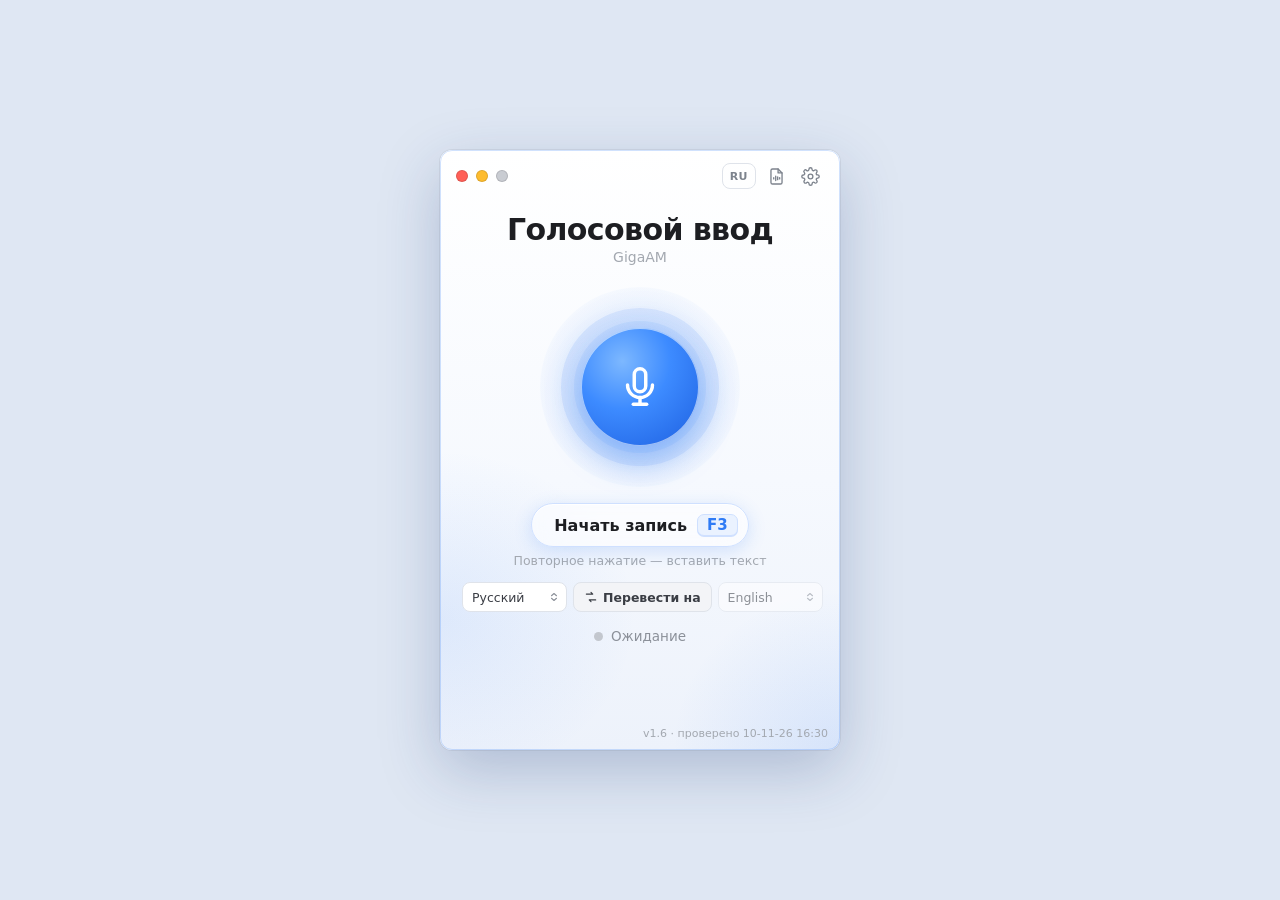
==== commit 0eb143b9: "Версия 1.6: три темы со стеклом, вкладки в настройках, звуковая волна Co-Authored-By: Claude Opus 5." ====
--- a/ui/index.html
+++ b/ui/index.html
@@ -1795,7 +1795,7 @@
         models: [{ t: 'GigaAM v3, 220 МБ — рекомендую для русского', ok: true, mb: 220, giga: true },
                  { t: 'small, 190 МБ — для других языков и перевода', ok: true, mb: 190 }, { t: 'large-v3-turbo, 550 МБ — точнее', ok: false, mb: 550 },
                  { t: 'medium, 515 МБ', ok: false, mb: 515 }, { t: 'base, 60 МБ — быстрая, но хуже', ok: false, mb: 60 }],
-        model: 0, modelExists: true, mics: ['По умолчанию (как в Windows)', 'Микрофон (Realtek Audio)', 'Headset (USB Audio)'], mic: 0, micSource: 'direct', lang: 'ru', version: '1.5', speechLang: 'ru', translate: false, translateTo: 'en',
+        model: 0, modelExists: true, mics: ['По умолчанию (как в Windows)', 'Микрофон (Realtek Audio)', 'Headset (USB Audio)'], mic: 0, micSource: 'direct', lang: 'ru', version: '1.6', speechLang: 'ru', translate: false, translateTo: 'en',
         langs: [{ c: 'ru', n: 'Русский' }, { c: 'en', n: 'English' }, { c: 'uk', n: 'Українська' }, { c: 'de', n: 'Deutsch' }],
         engine: 'local', livePhrases: true, orHasKey: false, orKeyMask: '', orModel: 0, orModelName: 'Whisper Large V3 Turbo',
         orModels: [{ t: 'Whisper Large V3 Turbo — $0,012/ч', g: 1 }, { t: 'Whisper Large V3 — $0,027/ч', g: 1 }, { t: 'MAI-Transcribe 2 — $0,10/ч', g: 0 }],
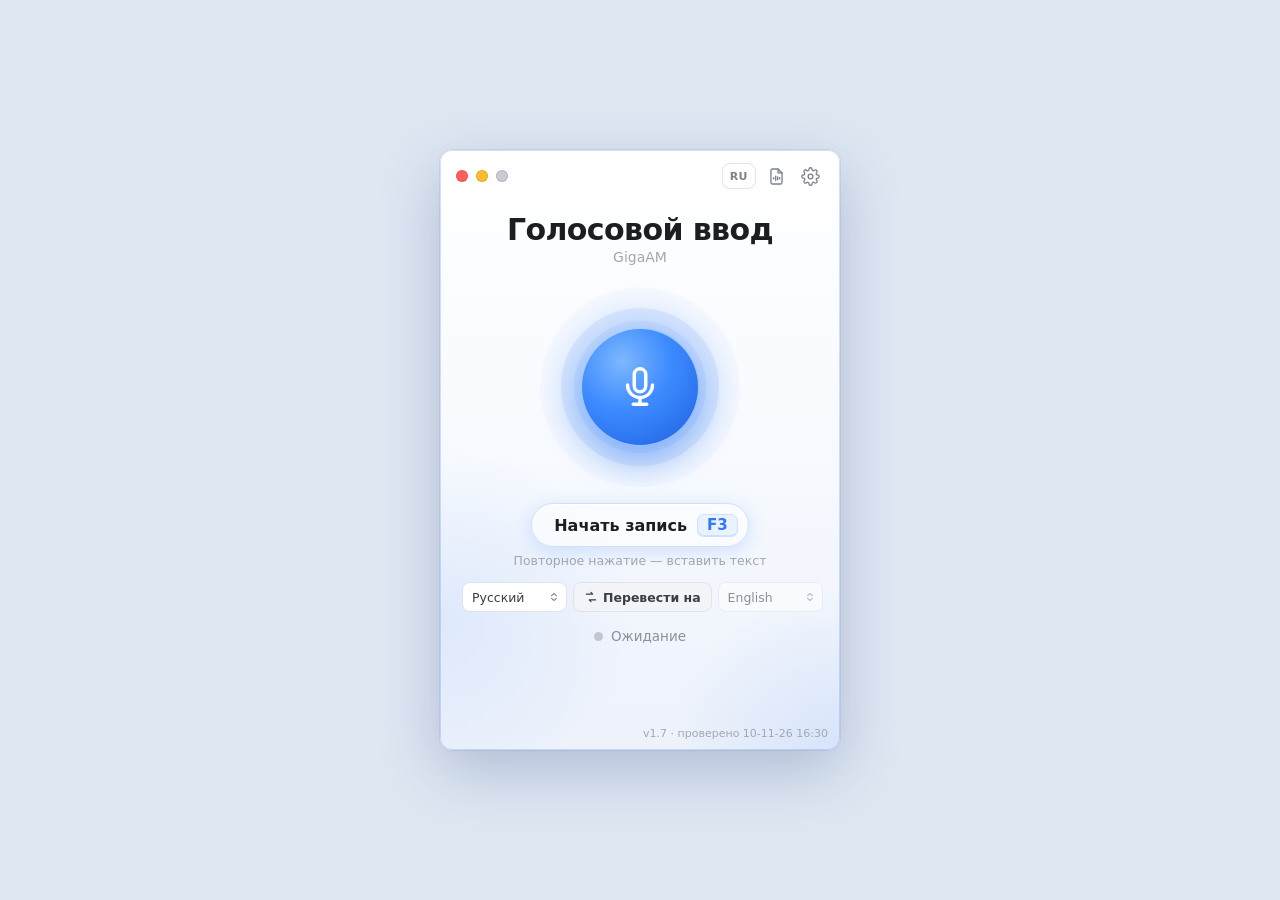
==== commit 80c9fa01: "Версия 1.7: тема «Бордо · кристалл» Co-Authored-By: Claude Opus 5.5 <noreply@anthropic.com>" ====
--- a/ui/index.html
+++ b/ui/index.html
@@ -70,6 +70,7 @@
     --glass-blur: 14px;
     --set-bg: radial-gradient(60% 40% at 8% 12%, rgba(120,150,255,.16), rgba(120,150,255,0) 70%), radial-gradient(55% 40% at 96% 72%, rgba(150,120,255,.12), rgba(150,120,255,0) 70%), linear-gradient(180deg, #f3f6fb 0%, #e9eef6 100%);
     --wave: 47,123,245;
+    --rec: 34,179,94;            /* цвет волны при записи (r,g,b) */
     color-scheme: light;
   }
 
@@ -192,6 +193,206 @@
     --wave: 80,160,255;
     color-scheme: dark;
   }
+
+  /* «Бордо · кристалл»: винное многослойное стекло (рецепт и токены — design/bordo-crystal) */
+  /* Cormorant Garamond 600 (SIL Open Font License) — заголовок темы «Бордо»; встроен, чтобы работал без интернета */
+  @font-face { font-family: "Cormorant Garamond"; font-style: normal; font-weight: 600; font-display: swap;
+    src: url([data-uri]) format("woff2");
+    unicode-range: U+0301, U+0400-045F, U+0490-0491, U+04B0-04B1, U+2116; }
+  @font-face { font-family: "Cormorant Garamond"; font-style: normal; font-weight: 600; font-display: swap;
+    src: url([data-uri]) format("woff2");
+    unicode-range: U+0000-00FF, U+0131, U+0152-0153, U+02BB-02BC, U+02C6, U+02DA, U+02DC, U+2000-206F, U+20AC, U+2122, U+2212; }
+  /* ------------------------------------------------------------------ 1. токены */
+  :root[data-theme="bordo"] {
+    /* акцент (в программе он называется --blue) */
+    --blue: #c96976;
+    --blue-hi: #e38c98;
+    --blue-lo: #9e4655;
+    --blue-soft: rgba(201,105,118,.16);
+    --blue-line: rgba(227,140,152,.42);
+    /* запись — рубин, распознавание — тёплый янтарь */
+    --green: #e0294f;
+    --green-hi: #ff5c7a;
+    --amber: #f0a35a;
+    --amber-hi: #ffc48a;
+    --red: #ff6b7a;
+    /* текст */
+    --text: #fae9dc;
+    --text-2: #ecd5ca;
+    --muted: #cca7ab;
+    --muted-2: #a8858a;
+    /* линии и поверхности */
+    --line: rgba(224,185,189,.16);
+    --line-2: rgba(224,185,189,.30);
+    --bg: #2a0d17;
+    --bg-2: #210c14;
+    --card: rgba(52,16,30,.55);
+    --btn: rgba(96,34,52,.55);
+    --btn-hover: rgba(118,44,64,.65);
+    --surface: rgba(40,12,24,.62);
+    --surface-off: rgba(33,10,20,.5);
+    --divider: rgba(224,185,189,.12);
+    --track: #5a2a38;
+    --bar-bg: rgba(90,36,52,.6);
+    --scroll-thumb: #6a2f40;
+    --scroll-thumb-hover: #82404f;
+    --log-bg: rgba(24,7,14,.6);
+    --log-line: rgba(224,185,189,.10);
+    --log-text: #e6cfc6;
+    --bar-glass: rgba(46,14,26,.78);
+    --icon: #cca7ab;
+    --dot-idle: #7d4b55;
+    --focus: #e38c98;
+    --notice-bg: rgba(201,105,118,.12);
+    --notice-line: rgba(227,140,152,.32);
+    --ok-bg: rgba(129,199,150,.12); --ok-line: rgba(129,199,150,.3); --ok-text: #9fe0b4;
+    --danger-bg: rgba(255,107,122,.12); --danger-line: rgba(255,107,122,.35);
+    /* фон окна: зерно (только здесь) + свет сверху слева + тень снизу справа + винный градиент */
+    --grain: url("data:image/svg+xml,%3Csvg xmlns='http://www.w3.org/2000/svg' width='160' height='160'%3E%3Cfilter id='n'%3E%3CfeTurbulence type='fractalNoise' baseFrequency='.9' numOctaves='2' stitchTiles='stitch'/%3E%3CfeColorMatrix values='0 0 0 0 1  0 0 0 0 .92  0 0 0 0 .88  0 0 0 .07 0'/%3E%3C/filter%3E%3Crect width='100%25' height='100%25' filter='url(%23n)'/%3E%3C/svg%3E");
+    --app-bg:
+      var(--grain),
+      radial-gradient(85% 55% at 10% -5%, rgba(214,120,134,.30), rgba(214,120,134,0) 62%),
+      radial-gradient(60% 40% at 50% 46%, rgba(201,105,118,.10), rgba(201,105,118,0) 70%),
+      radial-gradient(70% 45% at 105% 105%, rgba(10,2,6,.55), rgba(10,2,6,0) 70%),
+      linear-gradient(135deg, #601f2b 0%, #3f1420 48%, #210c14 100%);
+    /* настройки — та же гамма, спокойнее, без зерна */
+    --set-bg:
+      radial-gradient(70% 40% at 0% 0%, rgba(214,120,134,.18), rgba(214,120,134,0) 65%),
+      radial-gradient(60% 40% at 100% 100%, rgba(10,2,6,.45), rgba(10,2,6,0) 70%),
+      linear-gradient(160deg, #4a1824 0%, #2e0f1a 55%, #210c14 100%);
+    /* кольца вокруг микрофона */
+    --halo: 201,105,118;
+    --halo-a1: .10; --halo-a2: .14;
+    --wave: 224,60,95;
+    --rec: 255,70,105;            /* цвет волны при записи (r,g,b) */
+    /* тени */
+    --shadow-card: 0 22px 35px -18px rgba(8,1,8,.67);
+    --shadow-text: 0 8px 22px rgba(10,0,6,.45);
+    --light-off: #6e3c47;
+    --demo-bg: #140509;
+    /* стекло (ползунок «Прозрачность» меняет --glass-a и --glass-blur) */
+    --glass-rgb: 52,16,30;
+    --glass-edge: rgba(224,185,189,.30);
+    --glass-hi: rgba(255,255,255,.40);
+    --glass-cold: rgba(182,222,246,.16);     /* холодный отсвет по левой кромке */
+    --glass-inner: rgba(20,0,8,.28);         /* мягкая внутренняя тень снизу */
+    --glint: linear-gradient(90deg, rgba(255,255,255,0) 3%, rgba(164,217,255,.45) 17%, rgba(255,244,236,.85) 31%, rgba(255,214,206,.5) 48%, rgba(255,255,255,0) 90%);
+    --win-border: rgba(232,190,192,.38);
+    /* микрофон: рубиновая линза с бликом и двумя полупрозрачными кольцами */
+    --mic-bg:
+      radial-gradient(60% 45% at 38% 22%, rgba(255,226,220,.55), rgba(255,226,220,0) 70%),
+      radial-gradient(circle at 50% 60%, #b44558 0%, #8a2a3e 45%, #5e1527 78%, #43101d 100%);
+    --mic-shadow:
+      inset 0 2px 1px rgba(255,236,228,.55),
+      inset 0 -14px 26px rgba(30,0,10,.55),
+      inset 0 0 0 1px rgba(255,214,210,.25),
+      0 0 0 1px rgba(250,215,210,.30),
+      0 0 0 16px rgba(201,105,118,.07),
+      0 0 0 34px rgba(201,105,118,.045),
+      0 20px 44px rgba(20,0,8,.6);
+    --radius: 16px;
+    --font-title: "Cormorant Garamond", "Playfair Display", Georgia, serif;
+    color-scheme: dark;
+  }
+
+  /* ------------------------------------------------------------------ 2. кристалл */
+  /* карточки, плашки, вкладки, поле текста: два слоя стекла и блики */
+  :root[data-theme="bordo"] .card,
+  :root[data-theme="bordo"] .notice,
+  :root[data-theme="bordo"] .textcard,
+  :root[data-theme="bordo"] .glass {
+    position: relative; isolation: isolate;
+    background:
+      linear-gradient(135deg, rgba(255,255,255,.07), rgba(255,255,255,0) 40%),
+      linear-gradient(160deg, rgba(var(--glass-rgb), calc(var(--glass-a) * .75)), rgba(33,11,21, calc(var(--glass-a) + .08))) !important;
+    border: 1px solid var(--glass-edge) !important;
+    border-radius: var(--radius);
+    box-shadow:
+      inset 0 1px 1px var(--glass-hi),        /* светлая верхняя кромка */
+      inset 1px 0 2px var(--glass-cold),      /* холодный отсвет слева */
+      inset 0 -14px 28px var(--glass-inner),  /* мягкая внутренняя тень */
+      var(--shadow-card) !important;          /* глубина */
+  }
+  /* второй, внутренний слой стекла — едва заметное ледяное свечение */
+  :root[data-theme="bordo"] .card::before,
+  :root[data-theme="bordo"] .notice::before,
+  :root[data-theme="bordo"] .textcard::before {
+    content: ""; position: absolute; inset: 5px; z-index: -1; pointer-events: none;
+    border-radius: calc(var(--radius) - 5px);
+    background: radial-gradient(90% 60% at 16% 0%, rgba(214,234,255,.05), rgba(214,234,255,0) 47%);
+    border: 1px solid rgba(255,230,225,.05);
+  }
+  /* блик-нить по верхней кромке */
+  :root[data-theme="bordo"] .card::after,
+  :root[data-theme="bordo"] .notice::after,
+  :root[data-theme="bordo"] .textcard::after,
+  :root[data-theme="bordo"] .startpill::after {
+    content: ""; position: absolute; top: 0; left: 8%; right: 22%; height: 1.5px;
+    background: var(--glint); opacity: .6; filter: blur(.2px); pointer-events: none;
+  }
+
+  /* заголовок — антиква, как на aisciencesmm.ru */
+  :root[data-theme="bordo"] h1 {
+    font-family: var(--font-title);
+    font-weight: 600; font-size: 36px; letter-spacing: -.01em;
+    text-shadow: 0 2px 18px rgba(10,0,6,.45);
+  }
+  :root[data-theme="bordo"] .tb-title b { font-family: var(--font-title); font-size: 19px; font-weight: 600; }
+
+  /* кнопка «Начать запись · F3» — кристальная пилюля */
+  :root[data-theme="bordo"] .startpill {
+    position: relative;
+    background:
+      linear-gradient(125deg, rgba(97,48,65,.56), rgba(49,17,31,.74)) !important;
+    border: 1px solid rgba(224,185,189,.38);
+    box-shadow: inset 0 1px 0 rgba(255,228,210,.30), inset 1px 0 2px var(--glass-cold), 0 8px 22px rgba(25,3,11,.4);
+  }
+  :root[data-theme="bordo"] kbd {
+    background: linear-gradient(120deg, #76263d, #421525 65%, #6b2639);
+    color: #fae9dc; border: 1px solid rgba(229,184,175,.49);
+    box-shadow: inset 0 1px 0 rgba(255,228,210,.3);
+  }
+  /* главная кнопка «Сохранить», «Обновить» и т. п. — как .action на сайте */
+  :root[data-theme="bordo"] .btn.primary {
+    background: linear-gradient(120deg, #9a3a52, #6b2136 60%, #8c3349);
+    border: 1px solid rgba(229,184,175,.5); color: #fff4ec;
+    box-shadow: inset 0 1px 0 rgba(255,228,210,.32), 0 8px 22px rgba(25,3,11,.35);
+  }
+  /* вкладки: выбранная — приподнятая стеклянная пластина */
+  :root[data-theme="bordo"] .tab.on {
+    background: linear-gradient(160deg, rgba(118,44,64,.75), rgba(66,21,37,.75));
+    box-shadow: inset 0 1px 0 rgba(255,228,210,.30), 0 4px 12px rgba(10,0,6,.35);
+  }
+  /* переключатели и ползунок */
+  :root[data-theme="bordo"] .switch input:checked + i { background: linear-gradient(90deg, #9e4655, #c96976); }
+  :root[data-theme="bordo"] .glass-row input[type=range] { accent-color: #c96976; }
+
+  /* ------------------------------------------------------------------ 3. запись — ярче, рубин */
+  :root[data-theme="bordo"] .app.rec .mic {
+    background:
+      radial-gradient(60% 45% at 38% 22%, rgba(255,230,232,.6), rgba(255,230,232,0) 70%),
+      radial-gradient(circle at 50% 60%, #ff4d6d 0%, #d01d45 45%, #8e0f2e 80%, #650a20 100%);
+    box-shadow:
+      inset 0 2px 1px rgba(255,240,240,.6), inset 0 -14px 26px rgba(40,0,12,.5),
+      0 0 0 1px rgba(255,190,200,.55), 0 0 30px rgba(255,60,100,.55), 0 0 70px rgba(255,60,100,.25);
+  }
+  :root[data-theme="bordo"] .app.rec .halo.h1 { background: radial-gradient(circle, rgba(255,60,100,.10) 55%, rgba(255,60,100,.04) 70%, rgba(255,60,100,0) 72%); }
+  :root[data-theme="bordo"] .app.rec .halo.h2 { background: rgba(255,60,100,.15); }
+  :root[data-theme="bordo"] .app.rec .startpill { border-color: rgba(255,90,120,.6); box-shadow: inset 0 1px 0 rgba(255,228,210,.3), 0 4px 22px rgba(255,60,100,.3); }
+  :root[data-theme="bordo"] .dot.rec { box-shadow: 0 0 0 3px rgba(255,60,100,.2); }
+  :root[data-theme="bordo"] .ping { border-color: #ff4d6d; }
+
+  /* ------------------------------------------------------------------ 4. миниатюра в «Оформлении» */
+  .sw-bordo {
+    background:
+      radial-gradient(70% 60% at 10% 0%, rgba(214,120,134,.45), transparent 70%),
+      linear-gradient(135deg, #601f2b, #210c14);
+    border: 1px solid rgba(232,190,192,.45);
+  }
+  .sw-bordo::after {
+    background: radial-gradient(circle at 38% 28%, #f0b2b9, #a23a4d 45%, #5e1527);
+    box-shadow: 0 0 0 2px rgba(250,215,210,.35), 0 0 12px rgba(201,105,118,.6);
+  }
   /* плавная смена темы */
   .theme-anim, .theme-anim * { transition: background-color .3s, color .3s, border-color .3s, box-shadow .3s !important; }
   * { box-sizing: border-box; }
@@ -645,7 +846,7 @@
   .row.wide .btns { margin-top: 1px; }
   .bal { display: flex; align-items: center; gap: 8px; min-width: 0; }
   .vstate { font-size: 12px; color: var(--muted); }
-  .themes { display: grid; grid-template-columns: repeat(3, 1fr); gap: 8px; padding: 10px 0; }
+  .themes { display: grid; grid-template-columns: repeat(4, 1fr); gap: 7px; padding: 10px 0; }
   .theme-tile {
     display: flex; flex-direction: column; align-items: center; gap: 7px;
     padding: 10px 4px 8px; border-radius: 12px; cursor: pointer;
@@ -970,6 +1171,7 @@
             <button class="theme-tile" data-theme-id="light"><i class="sw sw-light"></i><span data-en="White">Белый</span></button>
             <button class="theme-tile" data-theme-id="obsidian"><i class="sw sw-obsidian"></i><span data-en="Obsidian">Обсидиан</span></button>
             <button class="theme-tile" data-theme-id="graphite"><i class="sw sw-graphite"></i><span data-en="Graphite Ice">Графит айс</span></button>
+            <button class="theme-tile" data-theme-id="bordo"><i class="sw sw-bordo"></i><span data-en="Bordeaux">Бордо</span></button>
           </div>
           <div class="glass-row">
             <label for="glassRange" data-en="Transparency">Прозрачность</label>
@@ -1301,7 +1503,7 @@
     }
     root.setAttribute('data-theme', t);
   }
-  function themeId(t) { return t === 'obsidian' || t === 'graphite' ? t : t === 'dark' ? 'graphite' : 'light'; }
+  function themeId(t) { return t === 'obsidian' || t === 'graphite' || t === 'bordo' ? t : t === 'dark' ? 'graphite' : 'light'; }
   Array.prototype.forEach.call(document.querySelectorAll('.theme-tile'), function (b) {
     b.onclick = function () {
       var t = b.getAttribute('data-theme-id');
@@ -1753,6 +1955,7 @@
     waveHist.push(level);
     if (waveHist.length > WAVE_N) waveHist.shift();
     var ctx = c.getContext('2d'), w = c.width, cx = w / 2, n = waveHist.length;
+    var rec = getComputedStyle(document.documentElement).getPropertyValue('--rec').trim() || '34,179,94';
     ctx.clearRect(0, 0, w, w);
     var r0 = w * 0.30;   // чуть дальше края микрофона
     for (var i = 0; i < WAVE_N; i++) {
@@ -1762,7 +1965,7 @@
       var a = i / WAVE_N * Math.PI * 2 - Math.PI / 2;
       var x1 = cx + Math.cos(a) * r0, y1 = cx + Math.sin(a) * r0;
       var x2 = cx + Math.cos(a) * (r0 + len), y2 = cx + Math.sin(a) * (r0 + len);
-      ctx.strokeStyle = 'rgba(34,179,94,' + (0.35 + 0.55 * Math.min(1, v * 2)).toFixed(2) + ')';
+      ctx.strokeStyle = 'rgba(' + rec + ',' + (0.35 + 0.55 * Math.min(1, v * 2)).toFixed(2) + ')';
       ctx.lineWidth = w * 0.012; ctx.lineCap = 'round';
       ctx.beginPath(); ctx.moveTo(x1, y1); ctx.lineTo(x2, y2); ctx.stroke();
     }
@@ -1795,7 +1998,7 @@
         models: [{ t: 'GigaAM v3, 220 МБ — рекомендую для русского', ok: true, mb: 220, giga: true },
                  { t: 'small, 190 МБ — для других языков и перевода', ok: true, mb: 190 }, { t: 'large-v3-turbo, 550 МБ — точнее', ok: false, mb: 550 },
                  { t: 'medium, 515 МБ', ok: false, mb: 515 }, { t: 'base, 60 МБ — быстрая, но хуже', ok: false, mb: 60 }],
-        model: 0, modelExists: true, mics: ['По умолчанию (как в Windows)', 'Микрофон (Realtek Audio)', 'Headset (USB Audio)'], mic: 0, micSource: 'direct', lang: 'ru', version: '1.6', speechLang: 'ru', translate: false, translateTo: 'en',
+        model: 0, modelExists: true, mics: ['По умолчанию (как в Windows)', 'Микрофон (Realtek Audio)', 'Headset (USB Audio)'], mic: 0, micSource: 'direct', lang: 'ru', version: '1.7', speechLang: 'ru', translate: false, translateTo: 'en',
         langs: [{ c: 'ru', n: 'Русский' }, { c: 'en', n: 'English' }, { c: 'uk', n: 'Українська' }, { c: 'de', n: 'Deutsch' }],
         engine: 'local', livePhrases: true, orHasKey: false, orKeyMask: '', orModel: 0, orModelName: 'Whisper Large V3 Turbo',
         orModels: [{ t: 'Whisper Large V3 Turbo — $0,012/ч', g: 1 }, { t: 'Whisper Large V3 — $0,027/ч', g: 1 }, { t: 'MAI-Transcribe 2 — $0,10/ч', g: 0 }],
